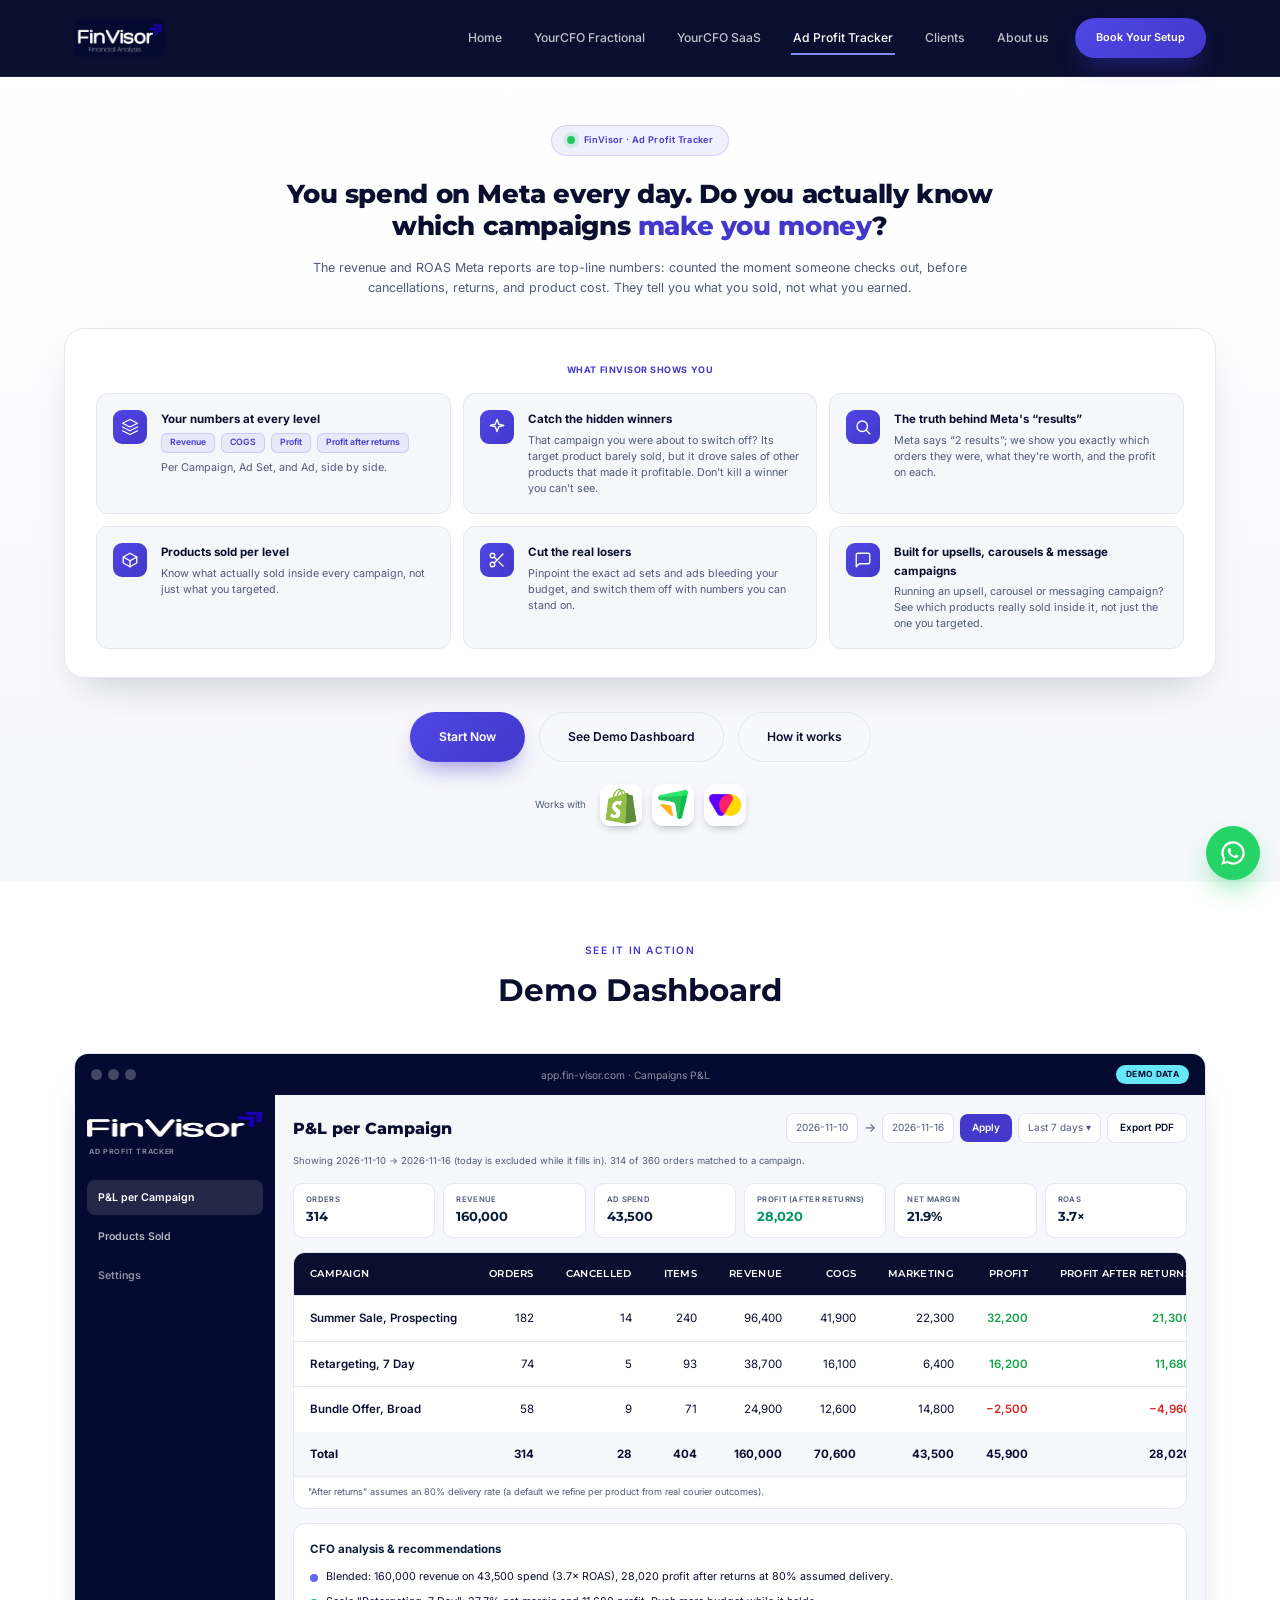
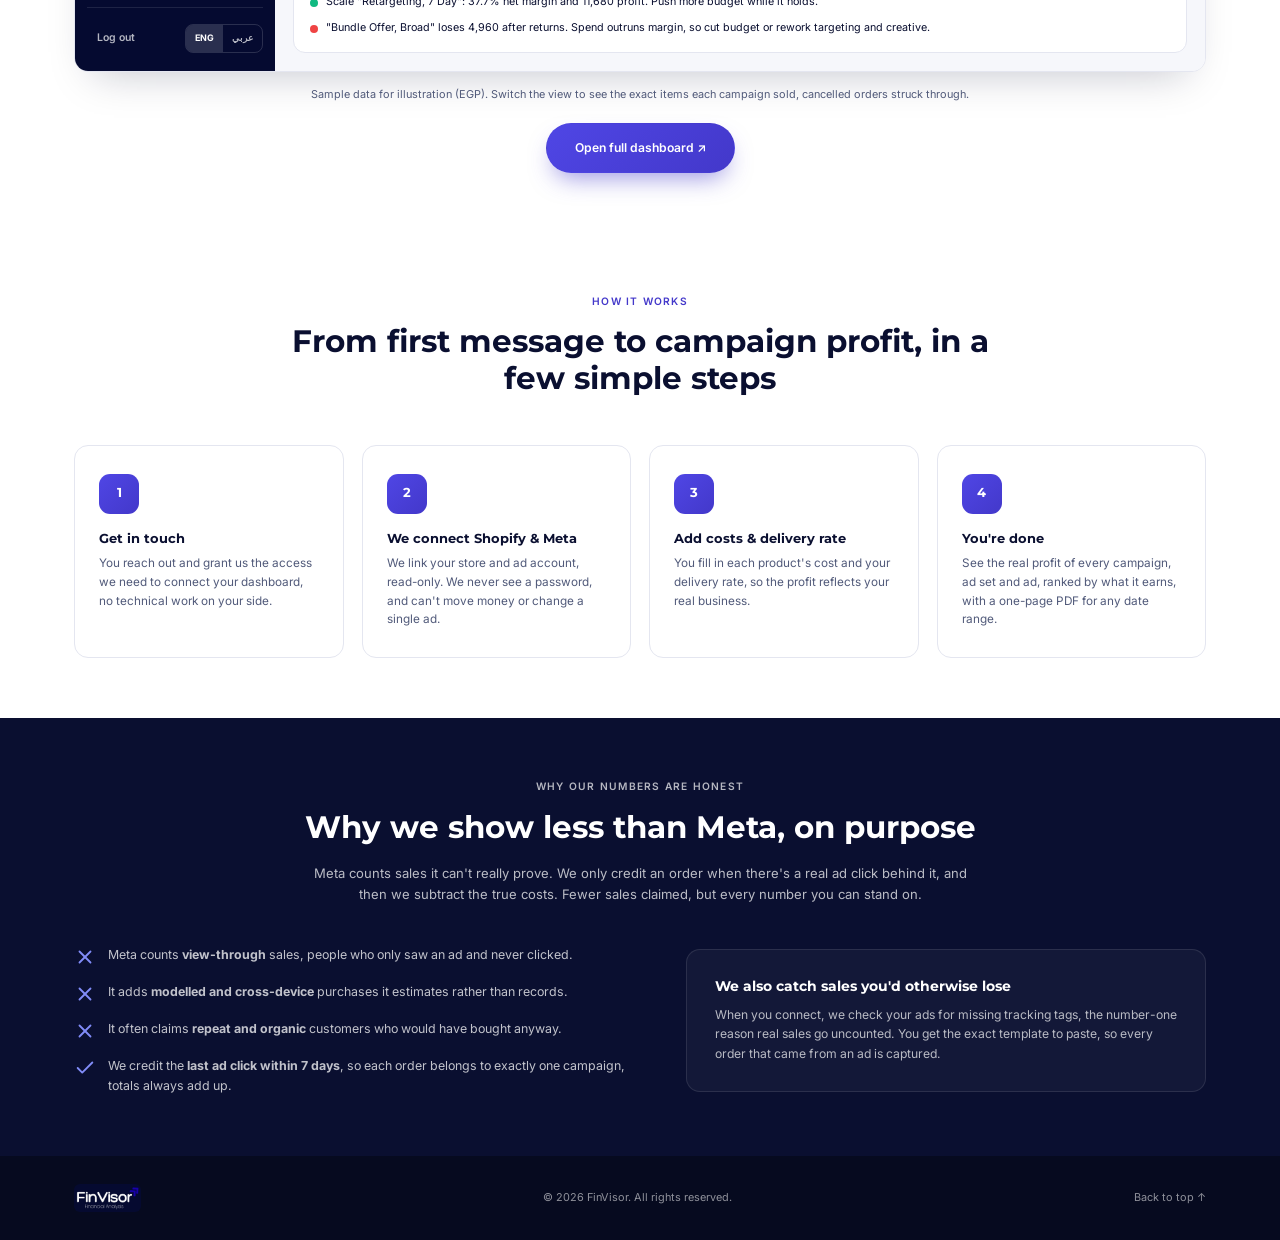
==== ad-profit-tracker.html @ 1f820571 "Point 'See Demo Dashboard' to full Ad Profit demo (new tab)" ====
<!DOCTYPE html>
<html lang="en">
<head>
<meta charset="UTF-8">
<meta name="viewport" content="width=device-width, initial-scale=1.0">
<meta name="facebook-domain-verification" content="468x91xjyrl4etkbvhcsgvmhu1o7n9">
<title>Ad Profit Tracker | FinVisor, Real Profit per Meta Campaign</title>
<meta name="description" content="FinVisor Ad Profit Tracker connects your Shopify, EasyOrders or Vondera store with your Meta ads and shows the real profit of every campaign, after product cost, cancelled orders and expected returns. Not platform ROAS.">
<link rel="canonical" href="https://www.fin-visor.com/ad-profit-tracker.html">
<meta name="theme-color" content="#0a0f30">
<link rel="icon" type="image/jpeg" href="assets/img/favicon.jpeg">

<!-- Open Graph / social preview -->
<meta property="og:type" content="website">
<meta property="og:site_name" content="FinVisor">
<meta property="og:url" content="https://www.fin-visor.com/ad-profit-tracker.html">
<meta property="og:title" content="Ad Profit Tracker | FinVisor">
<meta property="og:description" content="See the real profit of every Meta campaign, after product cost, cancelled orders and expected returns. Works with Shopify, EasyOrders & Vondera.">
<meta property="og:image" content="https://www.fin-visor.com/assets/img/hero-bg.jpg">
<meta property="og:locale" content="en_US">
<meta name="twitter:card" content="summary_large_image">
<meta name="twitter:title" content="Ad Profit Tracker | FinVisor">
<meta name="twitter:description" content="See the real profit of every Meta campaign. Works with Shopify, EasyOrders & Vondera.">
<meta name="twitter:image" content="https://www.fin-visor.com/assets/img/hero-bg.jpg">

<link rel="preconnect" href="https://fonts.googleapis.com">
<link rel="preconnect" href="https://fonts.gstatic.com" crossorigin>
<link href="https://fonts.googleapis.com/css2?family=Inter:wght@400;500;600&family=Montserrat:wght@600;700;800&display=swap" rel="stylesheet">
<link rel="stylesheet" href="assets/css/styles.css">
<script src="assets/js/auth-modal.js" defer></script>

<script type="application/ld+json">
{
  "@context": "https://schema.org",
  "@type": "SoftwareApplication",
  "name": "FinVisor Ad Profit Tracker",
  "applicationCategory": "BusinessApplication",
  "operatingSystem": "Web",
  "url": "https://www.fin-visor.com/ad-profit-tracker.html",
  "description": "Connects a Shopify, EasyOrders or Vondera store with Meta ads and reports the real profit of every ad campaign after product cost, cancelled orders and expected returns.",
  "offers": { "@type": "Offer", "price": "0", "priceCurrency": "USD", "description": "First 30 orders free, then a monthly plan priced by order volume." },
  "provider": { "@type": "Organization", "name": "FinVisor", "url": "https://www.fin-visor.com/" }
}
</script>

<!-- Meta Pixel Code -->
<script>
!function(f,b,e,v,n,t,s)
{if(f.fbq)return;n=f.fbq=function(){n.callMethod?
n.callMethod.apply(n,arguments):n.queue.push(arguments)};
if(!f._fbq)f._fbq=n;n.push=n;n.loaded=!0;n.version='2.0';
n.queue=[];t=b.createElement(e);t.async=!0;
t.src=v;s=b.getElementsByTagName(e)[0];
s.parentNode.insertBefore(t,s)}(window, document,'script',
'https://connect.facebook.net/en_US/fbevents.js');
fbq('init', '890487917437592');
fbq('track', 'PageView');
</script>
<noscript><img height="1" width="1" style="display:none"
src="https://www.facebook.com/tr?id=890487917437592&ev=PageView&noscript=1"
/></noscript>
<!-- End Meta Pixel Code -->

<!-- Page-specific components. All colours reuse the shared tokens in styles.css so this page
     stays on-brand; nothing here overrides the global stylesheet. -->
<style>
  .apt-hero {
    position: relative;
    background: linear-gradient(180deg, #ffffff 0%, var(--light-bg) 100%);
    color: var(--ink);
    overflow: hidden;
    padding: 48px 0 56px;
  }
  .apt-hero .container { position: relative; max-width: 1200px; }

  /* Centered first section: pitch, then the points, then the CTAs */
  .apt-hero-center { max-width: 1200px; margin: 0 auto; text-align: center; }
  .apt-badge {
    display: inline-flex; align-items: center; gap: 9px;
    font-size: 0.72rem; font-weight: 600; letter-spacing: 0.04em;
    color: var(--indigo-600);
    background: rgba(79, 70, 229, 0.08);
    border: 1px solid rgba(79, 70, 229, 0.18);
    padding: 7px 15px; border-radius: 999px; margin-bottom: 22px;
  }
  .apt-badge .dot { width: 8px; height: 8px; border-radius: 50%; background: var(--green-400); box-shadow: 0 0 0 4px rgba(34,197,94,0.15); }
  .apt-hero h1 {
    color: var(--ink);
    font-size: clamp(1.4rem, 2.7vw, 2rem);
    font-weight: 800; letter-spacing: -0.015em; line-height: 1.25;
    max-width: 780px; margin: 0 auto 16px;
  }
  .apt-hero h1 .accent { color: var(--indigo-600); }
  .apt-lead { font-size: 0.98rem; color: var(--ink-soft); max-width: 680px; margin: 0 auto 30px; }
  .apt-hero-actions { display: flex; gap: 14px; flex-wrap: wrap; align-items: center; justify-content: center; margin-top: 34px; }
  .apt-hero-note { margin-top: 18px; font-size: 0.84rem; color: var(--ink-soft); }
  .apt-platforms {
    display: flex; gap: 10px; flex-wrap: wrap; margin-top: 22px;
    align-items: center; justify-content: center;
  }
  .apt-platforms .lbl { font-size: 0.78rem; color: var(--ink-soft); margin-right: 4px; }
  .apt-chip {
    display: inline-flex; align-items: center; gap: 8px;
    font-size: 0.85rem; font-weight: 600; color: var(--ink);
    background: #fff;
    border: 1px solid var(--border);
    padding: 8px 14px; border-radius: 10px;
  }
  .apt-chip .tick { color: var(--green-400); }
  /* Platform logo tiles, matched to the home page */
  .pp-logo { width: 42px; height: 42px; border-radius: 11px; background: #fff; box-shadow: 0 4px 10px -4px rgba(10,15,48,0.4); display: inline-flex; align-items: center; justify-content: center; overflow: hidden; }
  .pp-logo img { width: 100%; height: 100%; object-fit: contain; padding: 7px; }
  .pp-logo.is-shopify img { padding: 0; object-fit: cover; transform: scale(1.7) translateY(10%); }
  .pp-logo.is-easyorders img { padding: 6px; }
  .pp-logo.is-vondera img { padding: 1px; transform: scale(1.18); }

  /* Right column: what you actually see */
  .apt-why {
    background: #fff;
    border: 1px solid var(--border);
    border-radius: 20px;
    box-shadow: var(--shadow);
    padding: 30px clamp(20px, 2.4vw, 32px) 28px;
  }
  .apt-why .card-eyebrow {
    display: inline-block; font-size: 0.7rem; font-weight: 700; letter-spacing: 0.06em;
    text-transform: uppercase; color: var(--indigo-600); margin-bottom: 16px; text-align: center;
  }
  .apt-need-list { display: grid; grid-template-columns: repeat(3, 1fr); gap: 12px; }
  .apt-need {
    display: flex; gap: 14px; align-items: flex-start; text-align: left;
    background: var(--light-bg); border: 1px solid var(--border);
    border-radius: 12px; padding: 16px;
  }
  .apt-need .n-icon {
    flex-shrink: 0; width: 34px; height: 34px; border-radius: 9px;
    background: linear-gradient(135deg, var(--indigo-500), var(--indigo-600)); color: #fff;
    display: flex; align-items: center; justify-content: center;
  }
  .apt-need .n-icon svg { width: 18px; height: 18px; }
  .apt-need-body { min-width: 0; }
  .apt-need-body strong { color: var(--ink); font-weight: 700; display: block; margin-bottom: 4px; font-size: 0.9rem; }
  .apt-need-body p { color: var(--ink-soft); font-size: 0.84rem; line-height: 1.5; }
  .apt-metrics { display: flex; flex-wrap: wrap; gap: 6px; margin: 2px 0 7px; }
  .apt-metrics span { font-size: 0.68rem; font-weight: 600; color: var(--indigo-600); background: rgba(79,70,229,0.08); border: 1px solid rgba(79,70,229,0.18); border-radius: 6px; padding: 2px 8px; }

  /* P&L sample table */
  .pnl-wrap { overflow-x: auto; border-radius: var(--radius); border: 1px solid var(--border); box-shadow: var(--shadow); background: #fff; margin-top: 40px; }
  table.pnl { width: 100%; border-collapse: collapse; min-width: 760px; font-size: 0.9rem; }
  table.pnl th, table.pnl td { padding: 13px 16px; text-align: right; white-space: nowrap; border-bottom: 1px solid var(--border); }
  table.pnl th:first-child, table.pnl td:first-child { text-align: left; }
  table.pnl thead th { background: var(--navy-900); color: #fff; font-family: var(--font-head); font-weight: 600; font-size: 0.78rem; letter-spacing: 0.03em; text-transform: uppercase; }
  table.pnl tbody tr:last-child td { border-bottom: none; }
  table.pnl tbody tr.total td { font-weight: 700; background: var(--light-bg); color: var(--ink); }
  table.pnl .pos { color: #16a34a; font-weight: 600; }
  table.pnl .neg { color: #dc2626; font-weight: 600; }
  table.pnl .camp { font-weight: 600; color: var(--ink); }
  .pnl-caption { margin-top: 14px; font-size: 0.85rem; color: var(--ink-soft); text-align: center; }

  /* Benefits */
  .benefits-grid { display: grid; grid-template-columns: repeat(3, 1fr); gap: 22px; margin-top: 48px; }
  .benefit-card { background: #fff; border: 1px solid var(--border); border-radius: var(--radius); padding: 28px 24px; }
  .benefit-icon { width: 46px; height: 46px; border-radius: 12px; background: linear-gradient(135deg, var(--indigo-500), var(--indigo-600)); color: #fff; display: flex; align-items: center; justify-content: center; margin-bottom: 16px; }
  .benefit-icon svg { width: 24px; height: 24px; }
  .benefit-card h3 { font-size: 1.05rem; margin-bottom: 8px; }
  .benefit-card p { color: var(--ink-soft); font-size: 0.92rem; }

  /* Demo dashboard window (mirrors the real app) */
  .apt-demo { max-width: 1180px; margin: 44px auto 0; border-radius: 14px; overflow: hidden; border: 1px solid var(--border); box-shadow: var(--shadow); background: #fff; }
  .apt-demo-chrome { display: flex; align-items: center; gap: 12px; padding: 11px 16px; background: #050a30; }
  .apt-dots { display: inline-flex; gap: 6px; }
  .apt-dots i { width: 11px; height: 11px; border-radius: 50%; background: rgba(255,255,255,0.25); }
  .apt-demo-url { flex: 1; text-align: center; font-size: 0.8rem; color: rgba(255,255,255,0.55); }
  .apt-demo-badge { font-size: 0.66rem; font-weight: 700; letter-spacing: 0.04em; text-transform: uppercase; color: #050a30; background: #67e8f9; border-radius: 999px; padding: 3px 10px; }

  .apt-demo-body { display: flex; align-items: stretch; }
  .apt-demo-side { flex: 0 0 200px; background: #050a30; padding: 16px 12px; display: flex; flex-direction: column; }
  .apt-logo { height: 26px; width: auto; display: block; }
  .apt-tagline { margin: 9px 2px 0; font-weight: 700; font-size: 0.56rem; letter-spacing: 0.09em; text-transform: uppercase; color: rgba(255,255,255,0.5); }
  .apt-side-nav { display: flex; flex-direction: column; gap: 4px; margin-top: 22px; }
  .apt-nav { text-align: start; border: none; background: transparent; font: inherit; font-weight: 600; font-size: 0.83rem; color: rgba(255,255,255,0.7); padding: 9px 11px; border-radius: 8px; cursor: pointer; }
  .apt-nav:hover { color: #fff; background: rgba(255,255,255,0.06); }
  .apt-nav.is-active { color: #fff; background: rgba(255,255,255,0.12); }
  .apt-nav-static, .apt-nav-static:hover { cursor: default; background: transparent; color: rgba(255,255,255,0.55); }
  .apt-side-foot { margin-top: auto; padding-top: 14px; border-top: 1px solid rgba(255,255,255,0.1); display: flex; align-items: center; gap: 8px; }
  .apt-logout { flex: 1; font-size: 0.82rem; font-weight: 600; color: rgba(255,255,255,0.7); padding: 8px 10px; border-radius: 8px; cursor: pointer; }
  .apt-logout:hover { background: rgba(255,255,255,0.06); color: #fff; }
  .apt-lang { display: flex; overflow: hidden; border-radius: 8px; border: 1px solid rgba(255,255,255,0.15); }
  .apt-lang-btn { border: none; background: transparent; font: inherit; font-size: 0.7rem; font-weight: 700; color: rgba(255,255,255,0.7); padding: 6px 9px; cursor: pointer; }
  .apt-lang-btn.is-active { background: rgba(255,255,255,0.15); color: #fff; }

  .apt-demo-main { flex: 1; min-width: 0; padding: 18px; background: var(--light-bg); }
  .apt-head { display: flex; flex-wrap: wrap; align-items: center; justify-content: space-between; gap: 10px; }
  .apt-title { font-family: var(--font-head); font-weight: 800; font-size: 1.25rem; color: var(--ink); }
  .apt-controls { display: flex; flex-wrap: wrap; align-items: center; gap: 6px; }
  .apt-ctrl { font-size: 0.78rem; color: var(--ink-soft); background: #fff; border: 1px solid var(--border); border-radius: 8px; padding: 6px 9px; }
  .apt-arrow { color: var(--ink-soft); }
  .apt-btn-apply { font-size: 0.78rem; font-weight: 600; color: #fff; background: var(--indigo-600); border-radius: 8px; padding: 6px 12px; }
  .apt-btn-export { font-size: 0.78rem; font-weight: 600; color: var(--ink); background: #fff; border: 1px solid var(--border); border-radius: 8px; padding: 6px 12px; }
  .apt-attr { margin: 10px 0 14px; font-size: 0.74rem; color: var(--ink-soft); }
  .apt-kpis { display: grid; grid-template-columns: repeat(6, 1fr); gap: 8px; margin-bottom: 14px; }
  .apt-kpi { background: #fff; border: 1px solid var(--border); border-radius: 10px; padding: 10px 12px; }
  .apt-kpi span { display: block; font-size: 0.6rem; font-weight: 600; text-transform: uppercase; letter-spacing: 0.04em; color: var(--ink-soft); }
  .apt-kpi b { font-family: var(--font-head); font-size: 1.05rem; color: #0b1e3c; }
  .apt-kpi b.pos { color: #059669; }
  .apt-panel { display: none; }
  .apt-panel.is-active { display: block; }
  .apt-demo-main .apt-panel { background: #fff; border: 1px solid var(--border); border-radius: 12px; overflow: hidden; }
  .apt-demo .pnl-scroll { overflow-x: auto; }
  .apt-demo table.pnl { box-shadow: none; border: none; }
  .apt-note { padding: 8px 14px; border-top: 1px solid var(--border); font-size: 0.72rem; color: var(--ink-soft); }
  .apt-recs { margin-top: 14px; background: #fff; border: 1px solid var(--border); border-radius: 12px; padding: 16px; }
  .apt-recs-h { font-weight: 700; font-size: 0.9rem; color: #0b1e3c; margin-bottom: 10px; }
  .apt-recs ul { display: grid; gap: 8px; }
  .apt-recs li { display: flex; gap: 8px; align-items: flex-start; font-size: 0.84rem; color: var(--ink); }
  .apt-recs .dot { flex-shrink: 0; width: 8px; height: 8px; border-radius: 50%; margin-top: 6px; }
  .apt-recs .dot.i { background: #6366f1; }
  .apt-recs .dot.g { background: #10b981; }
  .apt-recs .dot.b { background: #ef4444; }
  .products-sold { padding: 16px; display: grid; gap: 14px; }
  .ps-camp { border: 1px solid var(--border); border-radius: 12px; padding: 14px 16px; }
  .ps-camp h4 { font-size: 0.94rem; margin-bottom: 10px; color: var(--ink); }
  .ps-items { display: flex; flex-wrap: wrap; gap: 8px; }
  .ps-item { font-size: 0.83rem; background: var(--light-bg); border: 1px solid var(--border); border-radius: 8px; padding: 5px 11px; color: var(--ink); }
  .ps-item.cancelled { text-decoration: line-through; color: var(--ink-soft); }
  .ps-item .cancel-tag { font-size: 0.62rem; font-weight: 700; text-transform: uppercase; color: #dc2626; margin-inline-start: 6px; text-decoration: none; }
  .apt-demo-body[dir="rtl"] { direction: rtl; }
  @media (max-width: 760px) {
    .apt-demo-side { flex-basis: 158px; padding: 14px 10px; }
    .apt-kpis { grid-template-columns: repeat(3, 1fr); }
    .apt-controls { display: none; }
  }

  /* Steps */
  .steps-grid { display: grid; grid-template-columns: repeat(4, 1fr); gap: 18px; margin-top: 48px; counter-reset: step; }
  .step-card { background: #fff; border: 1px solid var(--border); border-radius: var(--radius); padding: 28px 24px; position: relative; }
  .step-card .step-n {
    width: 40px; height: 40px; border-radius: 11px;
    background: linear-gradient(135deg, var(--indigo-500), var(--indigo-600));
    color: #fff; font-family: var(--font-head); font-weight: 700;
    display: flex; align-items: center; justify-content: center; margin-bottom: 16px;
  }
  .step-card h3 { font-size: 1.05rem; margin-bottom: 8px; }
  .step-card p { color: var(--ink-soft); font-size: 0.92rem; }

  /* Why-different list */
  .why-grid { display: grid; grid-template-columns: 1.1fr 1fr; gap: 40px; align-items: center; margin-top: 40px; }
  .why-list { display: grid; gap: 14px; }
  .why-list li { display: flex; gap: 12px; align-items: flex-start; color: rgba(255,255,255,0.75); font-size: 0.97rem; }
  .why-list svg { flex-shrink: 0; width: 22px; height: 22px; color: var(--indigo-400); margin-top: 1px; }
  .why-card { background: rgba(255,255,255,0.04); border: 1px solid rgba(255,255,255,0.1); border-radius: var(--radius); padding: 28px; }
  .why-card h3 { color: #fff; font-size: 1.1rem; margin-bottom: 10px; }
  .why-card p { color: rgba(255,255,255,0.7); font-size: 0.95rem; }

  /* Trust / security */
  .trust-grid { display: grid; grid-template-columns: repeat(3, 1fr); gap: 24px; margin-top: 44px; }
  .trust-card { background: #fff; border: 1px solid var(--border); border-radius: var(--radius); padding: 28px 24px; }
  .trust-icon { width: 46px; height: 46px; border-radius: 12px; background: var(--light-bg); color: var(--indigo-600); display: flex; align-items: center; justify-content: center; margin-bottom: 16px; }
  .trust-icon svg { width: 24px; height: 24px; }
  .trust-card h3 { font-size: 1.02rem; margin-bottom: 8px; }
  .trust-card p { color: var(--ink-soft); font-size: 0.92rem; }

  /* Pricing */
  .price-card { max-width: 540px; margin: 44px auto 0; background: #fff; border: 1px solid var(--border); border-radius: 18px; padding: 40px 36px; text-align: center; box-shadow: var(--shadow); }
  .price-free { font-family: var(--font-head); font-weight: 800; font-size: clamp(1.8rem, 4vw, 2.4rem); color: var(--ink); margin-bottom: 6px; }
  .price-free span { color: var(--indigo-600); }
  .price-sub { color: var(--ink-soft); margin-bottom: 24px; }
  .price-points { display: grid; gap: 12px; text-align: left; margin: 0 auto 28px; max-width: 400px; }
  .price-points li { display: flex; gap: 10px; align-items: flex-start; color: var(--ink); font-size: 0.95rem; }
  .price-points svg { flex-shrink: 0; width: 20px; height: 20px; color: var(--green-400); margin-top: 2px; }

  /* CTA band */
  .cta-band { background: linear-gradient(135deg, var(--indigo-600), var(--navy-900)); color: #fff; }
  .cta-band .container { text-align: center; }
  .cta-band h2 { color: #fff; font-size: clamp(1.6rem, 3vw, 2.2rem); margin-bottom: 14px; }
  .cta-band p { color: rgba(255,255,255,0.8); max-width: 540px; margin: 0 auto 28px; }
  .cta-band-actions { display: flex; gap: 14px; justify-content: center; flex-wrap: wrap; }
  .btn-ghost-light { background: rgba(255,255,255,0.1); border-color: rgba(255,255,255,0.25); color: #fff; }
  .btn-ghost-light:hover { background: rgba(255,255,255,0.18); }

  @media (max-width: 820px) {
    .apt-need-list { grid-template-columns: repeat(2, 1fr); }
  }
  @media (max-width: 540px) {
    .apt-need-list { grid-template-columns: 1fr; }
  }
  @media (max-width: 860px) {
    .steps-grid { grid-template-columns: repeat(2, 1fr); }
    .why-grid { grid-template-columns: 1fr; gap: 28px; }
    .trust-grid { grid-template-columns: 1fr; }
  }
  @media (max-width: 600px) {
    .steps-grid { grid-template-columns: 1fr; }
    .apt-hero { padding: 40px 0 48px; }
  }
</style>

<script>document.documentElement.classList.add('js');</script>
</head>
<body>

<a class="skip-link" href="#main">Skip to content</a>

<header class="site-header" id="top">
  <div class="container header-inner">
    <a href="index.html" class="logo">
      <img src="assets/img/logo.jpg" alt="FinVisor - Financial Analysis">
    </a>

    <nav class="nav" id="nav">
      <ul class="nav-list">
        <li><a href="index.html" class="nav-link">Home</a></li>
        <li><a href="finance-department.html" class="nav-link">YourCFO Fractional</a></li>
        <li><a href="yourcfo.html" class="nav-link">YourCFO SaaS</a></li>
        <li><a href="ad-profit-tracker.html" class="nav-link is-active">Ad Profit Tracker</a></li>
        <li><a href="index.html#clients" class="nav-link">Clients</a></li>
        <li><a href="index.html#about" class="nav-link">About us</a></li>      </ul>
    </nav>

    <a href="index.html#contact" class="btn btn-accent btn-sm header-cta">Book Your Setup</a>

    <button class="nav-toggle" id="navToggle" aria-label="Toggle menu" aria-expanded="false" aria-controls="nav">
      <span></span><span></span><span></span>
    </button>
  </div>
</header>

<main id="main">

  <!-- HERO -->
  <section class="apt-hero">
    <div class="container">
      <div class="apt-hero-center">

        <!-- Pitch -->
        <p class="apt-badge"><span class="dot" aria-hidden="true"></span>FinVisor &middot; Ad Profit Tracker</p>
        <h1>You spend on Meta every day. Do you actually know which campaigns <span class="accent">make you money</span>?</h1>
        <p class="apt-lead">The revenue and ROAS Meta reports are top-line numbers: counted the moment someone checks out, before cancellations, returns, and product cost. They tell you what you sold, not what you earned.</p>

        <!-- What FinVisor shows you -->
        <div class="apt-why">
          <span class="card-eyebrow">What FinVisor shows you</span>
          <div class="apt-need-list">

            <div class="apt-need">
              <span class="n-icon" aria-hidden="true"><svg viewBox="0 0 24 24" fill="none" stroke="currentColor" stroke-width="1.8" stroke-linecap="round" stroke-linejoin="round"><path d="M12 2 2 7l10 5 10-5-10-5z"/><path d="M2 17l10 5 10-5"/><path d="M2 12l10 5 10-5"/></svg></span>
              <div class="apt-need-body">
                <strong>Your numbers at every level</strong>
                <div class="apt-metrics"><span>Revenue</span><span>COGS</span><span>Profit</span><span>Profit after returns</span></div>
                <p>Per Campaign, Ad Set, and Ad, side by side.</p>
              </div>
            </div>

            <div class="apt-need">
              <span class="n-icon" aria-hidden="true"><svg viewBox="0 0 24 24" fill="none" stroke="currentColor" stroke-width="1.8" stroke-linecap="round" stroke-linejoin="round"><path d="M12 2l2.4 6.3L21 10l-6.6 1.7L12 18l-2.4-6.3L3 10l6.6-1.7z"/></svg></span>
              <div class="apt-need-body">
                <strong>Catch the hidden winners</strong>
                <p>That campaign you were about to switch off? Its target product barely sold, but it drove sales of other products that made it profitable. Don't kill a winner you can't see.</p>
              </div>
            </div>

            <div class="apt-need">
              <span class="n-icon" aria-hidden="true"><svg viewBox="0 0 24 24" fill="none" stroke="currentColor" stroke-width="1.8" stroke-linecap="round" stroke-linejoin="round"><circle cx="11" cy="11" r="7"/><path d="m21 21-4.3-4.3"/></svg></span>
              <div class="apt-need-body">
                <strong>The truth behind Meta's &ldquo;results&rdquo;</strong>
                <p>Meta says &ldquo;2 results&rdquo;; we show you exactly which orders they were, what they're worth, and the profit on each.</p>
              </div>
            </div>

            <div class="apt-need">
              <span class="n-icon" aria-hidden="true"><svg viewBox="0 0 24 24" fill="none" stroke="currentColor" stroke-width="1.8" stroke-linecap="round" stroke-linejoin="round"><path d="M21 8 12 3 3 8v8l9 5 9-5z"/><path d="M3 8l9 5 9-5"/><path d="M12 13v8"/></svg></span>
              <div class="apt-need-body">
                <strong>Products sold per level</strong>
                <p>Know what actually sold inside every campaign, not just what you targeted.</p>
              </div>
            </div>

            <div class="apt-need">
              <span class="n-icon" aria-hidden="true"><svg viewBox="0 0 24 24" fill="none" stroke="currentColor" stroke-width="1.8" stroke-linecap="round" stroke-linejoin="round"><circle cx="6" cy="6" r="3"/><circle cx="6" cy="18" r="3"/><path d="M20 4 8.12 15.88"/><path d="M14.47 14.48 20 20"/><path d="M8.12 8.12 12 12"/></svg></span>
              <div class="apt-need-body">
                <strong>Cut the real losers</strong>
                <p>Pinpoint the exact ad sets and ads bleeding your budget, and switch them off with numbers you can stand on.</p>
              </div>
            </div>

            <div class="apt-need">
              <span class="n-icon" aria-hidden="true"><svg viewBox="0 0 24 24" fill="none" stroke="currentColor" stroke-width="1.8" stroke-linecap="round" stroke-linejoin="round"><path d="M21 15a2 2 0 0 1-2 2H7l-4 4V5a2 2 0 0 1 2-2h14a2 2 0 0 1 2 2z"/></svg></span>
              <div class="apt-need-body">
                <strong>Built for upsells, carousels &amp; message campaigns</strong>
                <p>Running an upsell, carousel or messaging campaign? See which products really sold inside it, not just the one you targeted.</p>
              </div>
            </div>

          </div>
        </div>

        <!-- CTAs -->
        <div class="apt-hero-actions">
          <a href="https://app.fin-visor.com/get-started" class="btn btn-accent" data-auth-open="signup">Start Now</a>
          <a href="demo-ad-profit.html" target="_blank" rel="noopener" class="btn btn-outline">See Demo Dashboard</a>
          <a href="#how" class="btn btn-outline">How it works</a>
        </div>
        <div class="apt-platforms">
          <span class="lbl">Works with</span>
          <span class="pp-logo is-shopify" title="Shopify"><img src="assets/img/platforms/shopify.webp" alt="Shopify" loading="lazy"></span>
          <span class="pp-logo is-easyorders" title="EasyOrders"><img src="assets/img/platforms/easyorders.png" alt="EasyOrders" loading="lazy"></span>
          <span class="pp-logo is-vondera" title="Vondera"><img src="assets/img/platforms/vondera.png" alt="Vondera" loading="lazy"></span>
        </div>

      </div>
    </div>
  </section>

  <!-- DEMO -->
  <section class="section" id="demo">
    <div class="container">
      <p class="eyebrow eyebrow-center">See it in action</p>
      <h2 class="section-title" style="text-align:center;margin-inline:auto;">Demo Dashboard</h2>

      <div class="apt-demo">
        <div class="apt-demo-chrome">
          <span class="apt-dots" aria-hidden="true"><i></i><i></i><i></i></span>
          <span class="apt-demo-url">app.fin-visor.com &middot; Campaigns P&amp;L</span>
          <span class="apt-demo-badge">Demo data</span>
        </div>
        <div class="apt-demo-body" dir="ltr">
          <aside class="apt-demo-side">
            <img class="apt-logo" src="assets/img/logo.png" alt="FinVisor">
            <p class="apt-tagline" data-en="Ad Profit Tracker" data-ar="متتبع أرباح الإعلانات">Ad Profit Tracker</p>
            <nav class="apt-side-nav" role="tablist">
              <button type="button" class="apt-tab apt-nav is-active" data-panel="pnl" data-en="P&amp;L per Campaign" data-ar="الربح والخسارة لكل حملة">P&amp;L per Campaign</button>
              <button type="button" class="apt-tab apt-nav" data-panel="products" data-en="Products Sold" data-ar="المنتجات المباعة">Products Sold</button>
              <span class="apt-nav apt-nav-static" data-en="Settings" data-ar="الإعدادات">Settings</span>
            </nav>
            <div class="apt-side-foot">
              <span class="apt-logout" data-en="Log out" data-ar="تسجيل الخروج">Log out</span>
              <div class="apt-lang">
                <button type="button" class="apt-lang-btn is-active" data-lang="en">ENG</button>
                <button type="button" class="apt-lang-btn" data-lang="ar">عربي</button>
              </div>
            </div>
          </aside>
          <div class="apt-demo-main">
            <div class="apt-head">
              <h3 class="apt-title" data-en="P&amp;L per Campaign" data-ar="الربح والخسارة لكل حملة">P&amp;L per Campaign</h3>
              <div class="apt-controls">
                <span class="apt-ctrl">2026-11-10</span>
                <span class="apt-arrow">&rarr;</span>
                <span class="apt-ctrl">2026-11-16</span>
                <span class="apt-btn-apply" data-en="Apply" data-ar="تطبيق">Apply</span>
                <span class="apt-ctrl" data-en="Last 7 days &#9662;" data-ar="آخر 7 أيام &#9662;">Last 7 days &#9662;</span>
                <span class="apt-btn-export" data-en="Export PDF" data-ar="تصدير PDF">Export PDF</span>
              </div>
            </div>
            <p class="apt-attr" data-en="Showing 2026-11-10 &rarr; 2026-11-16 (today is excluded while it fills in). 314 of 360 orders matched to a campaign." data-ar="عرض 2026-11-10 &rarr; 2026-11-16 (يُستثنى اليوم الحالي). 314 من 360 طلب مرتبط بحملة.">Showing 2026-11-10 &rarr; 2026-11-16 (today is excluded while it fills in). 314 of 360 orders matched to a campaign.</p>

            <div class="apt-kpis apt-pnl-only">
              <div class="apt-kpi"><span data-en="Orders" data-ar="الطلبات">Orders</span><b>314</b></div>
              <div class="apt-kpi"><span data-en="Revenue" data-ar="الإيرادات">Revenue</span><b>160,000</b></div>
              <div class="apt-kpi"><span data-en="Ad Spend" data-ar="الإنفاق الإعلاني">Ad Spend</span><b>43,500</b></div>
              <div class="apt-kpi"><span data-en="Profit (after returns)" data-ar="الربح (بعد المرتجعات)">Profit (after returns)</span><b class="pos">28,020</b></div>
              <div class="apt-kpi"><span data-en="Net Margin" data-ar="صافي الهامش">Net Margin</span><b>21.9%</b></div>
              <div class="apt-kpi"><span data-en="ROAS" data-ar="العائد على الإنفاق">ROAS</span><b>3.7&times;</b></div>
            </div>

            <div class="apt-panel is-active" id="panel-pnl">
              <div class="pnl-scroll">
                <table class="pnl">
                  <thead>
                    <tr>
                      <th data-en="Campaign" data-ar="الحملة">Campaign</th>
                      <th data-en="Orders" data-ar="الطلبات">Orders</th>
                      <th data-en="Cancelled" data-ar="ملغاة">Cancelled</th>
                      <th data-en="Items" data-ar="القطع">Items</th>
                      <th data-en="Revenue" data-ar="الإيرادات">Revenue</th>
                      <th data-en="COGS" data-ar="تكلفة البضاعة">COGS</th>
                      <th data-en="Marketing" data-ar="التسويق">Marketing</th>
                      <th data-en="Profit" data-ar="الربح">Profit</th>
                      <th data-en="Profit After Returns" data-ar="الربح بعد المرتجعات">Profit After Returns</th>
                      <th data-en="Net Margin %" data-ar="صافي الهامش %">Net Margin %</th>
                    </tr>
                  </thead>
                  <tbody>
                    <tr>
                      <td class="camp">Summer Sale, Prospecting</td>
                      <td>182</td><td>14</td><td>240</td>
                      <td>96,400</td><td>41,900</td><td>22,300</td>
                      <td class="pos">32,200</td><td class="pos">21,300</td><td class="pos">27.6%</td>
                    </tr>
                    <tr>
                      <td class="camp">Retargeting, 7 Day</td>
                      <td>74</td><td>5</td><td>93</td>
                      <td>38,700</td><td>16,100</td><td>6,400</td>
                      <td class="pos">16,200</td><td class="pos">11,680</td><td class="pos">37.7%</td>
                    </tr>
                    <tr>
                      <td class="camp">Bundle Offer, Broad</td>
                      <td>58</td><td>9</td><td>71</td>
                      <td>24,900</td><td>12,600</td><td>14,800</td>
                      <td class="neg">&minus;2,500</td><td class="neg">&minus;4,960</td><td class="neg">&minus;24.9%</td>
                    </tr>
                  </tbody>
                  <tbody>
                    <tr class="total">
                      <td data-en="Total" data-ar="الإجمالي">Total</td>
                      <td>314</td><td>28</td><td>404</td>
                      <td>160,000</td><td>70,600</td><td>43,500</td>
                      <td>45,900</td><td>28,020</td><td>21.9%</td>
                    </tr>
                  </tbody>
                </table>
              </div>
              <p class="apt-note" data-en="&quot;After returns&quot; assumes an 80% delivery rate (a default we refine per product from real courier outcomes)." data-ar="&quot;بعد المرتجعات&quot; يفترض معدل تسليم 80% (قيمة افتراضية نحسّنها لكل منتج من نتائج الشحن الفعلية).">&quot;After returns&quot; assumes an 80% delivery rate (a default we refine per product from real courier outcomes).</p>
            </div>

            <div class="apt-panel" id="panel-products">
              <div class="products-sold">
                <div class="ps-camp">
                  <h4>Summer Sale, Prospecting</h4>
                  <div class="ps-items">
                    <span class="ps-item">120 &times; Body Scrub</span>
                    <span class="ps-item">78 &times; Shower Gel</span>
                    <span class="ps-item">42 &times; Gift Set</span>
                    <span class="ps-item cancelled">14 &times; Body Scrub<span class="cancel-tag" data-en="Cancelled" data-ar="ملغاة">Cancelled</span></span>
                  </div>
                </div>
                <div class="ps-camp">
                  <h4>Retargeting, 7 Day</h4>
                  <div class="ps-items">
                    <span class="ps-item">51 &times; Body Oil</span>
                    <span class="ps-item">30 &times; Lip Balm</span>
                    <span class="ps-item cancelled">5 &times; Body Oil<span class="cancel-tag" data-en="Cancelled" data-ar="ملغاة">Cancelled</span></span>
                  </div>
                </div>
                <div class="ps-camp">
                  <h4>Bundle Offer, Broad</h4>
                  <div class="ps-items">
                    <span class="ps-item">40 &times; Starter Bundle</span>
                    <span class="ps-item">31 &times; Foam Cleaner</span>
                    <span class="ps-item cancelled">9 &times; Starter Bundle<span class="cancel-tag" data-en="Cancelled" data-ar="ملغاة">Cancelled</span></span>
                  </div>
                </div>
              </div>
            </div>

            <div class="apt-recs apt-pnl-only" id="panel-recs">
              <p class="apt-recs-h" data-en="CFO analysis &amp; recommendations" data-ar="تحليل وتوصيات المدير المالي">CFO analysis &amp; recommendations</p>
              <ul>
                <li><span class="dot i"></span><span data-en="Blended: 160,000 revenue on 43,500 spend (3.7&times; ROAS), 28,020 profit after returns at 80% assumed delivery." data-ar="إجمالي: 160,000 إيرادات مقابل 43,500 إنفاق (عائد 3.7&times;)، 28,020 ربح بعد المرتجعات بمعدل تسليم 80%.">Blended: 160,000 revenue on 43,500 spend (3.7&times; ROAS), 28,020 profit after returns at 80% assumed delivery.</span></li>
                <li><span class="dot g"></span><span data-en="Scale &quot;Retargeting, 7 Day&quot;: 37.7% net margin and 11,680 profit. Push more budget while it holds." data-ar="وسّع &quot;Retargeting, 7 Day&quot;: صافي هامش 37.7% وربح 11,680. زِد الميزانية ما دام محافظًا على أدائه.">Scale &quot;Retargeting, 7 Day&quot;: 37.7% net margin and 11,680 profit. Push more budget while it holds.</span></li>
                <li><span class="dot b"></span><span data-en="&quot;Bundle Offer, Broad&quot; loses 4,960 after returns. Spend outruns margin, so cut budget or rework targeting and creative." data-ar="&quot;Bundle Offer, Broad&quot; يخسر 4,960 بعد المرتجعات. الإنفاق يفوق الهامش، فخفّض الميزانية أو عدّل الاستهداف والإعلان.">&quot;Bundle Offer, Broad&quot; loses 4,960 after returns. Spend outruns margin, so cut budget or rework targeting and creative.</span></li>
              </ul>
            </div>
          </div>
        </div>
      </div>
      <p class="pnl-caption">Sample data for illustration (EGP). Switch the view to see the exact items each campaign sold, cancelled orders struck through.</p>
      <div style="text-align:center;margin-top:20px;">
        <a href="demo-ad-profit.html" target="_blank" rel="noopener" class="btn btn-accent">Open full dashboard &#8599;</a>
      </div>
    </div>
  </section>

  <!-- HOW IT WORKS -->
  <section class="section" id="how">
    <div class="container">
      <p class="eyebrow eyebrow-center">How it works</p>
      <h2 class="section-title" style="text-align:center;margin-inline:auto;">From first message to campaign profit, in a few simple steps</h2>

      <div class="steps-grid">
        <div class="step-card">
          <div class="step-n">1</div>
          <h3>Get in touch</h3>
          <p>You reach out and grant us the access we need to connect your dashboard, no technical work on your side.</p>
        </div>
        <div class="step-card">
          <div class="step-n">2</div>
          <h3>We connect Shopify &amp; Meta</h3>
          <p>We link your store and ad account, read-only. We never see a password, and can't move money or change a single ad.</p>
        </div>
        <div class="step-card">
          <div class="step-n">3</div>
          <h3>Add costs &amp; delivery rate</h3>
          <p>You fill in each product's cost and your delivery rate, so the profit reflects your real business.</p>
        </div>
        <div class="step-card">
          <div class="step-n">4</div>
          <h3>You're done</h3>
          <p>See the real profit of every campaign, ad set and ad, ranked by what it earns, with a one-page PDF for any date range.</p>
        </div>
      </div>
    </div>
  </section>

  <!-- WHY OUR NUMBERS DIFFER -->
  <section class="section section-dark" id="why">
    <div class="container">
      <p class="eyebrow eyebrow-center eyebrow-light">Why our numbers are honest</p>
      <h2 class="section-title section-title-light" style="text-align:center;margin-inline:auto;">Why we show less than Meta, on purpose</h2>
      <p class="section-lead" style="text-align:center;max-width:680px;margin:0 auto;color:rgba(255,255,255,0.72);">Meta counts sales it can't really prove. We only credit an order when there's a real ad click behind it, and then we subtract the true costs. Fewer sales claimed, but every number you can stand on.</p>

      <div class="why-grid">
        <ul class="why-list">
          <li>
            <svg viewBox="0 0 24 24" fill="none" stroke="currentColor" stroke-width="2" stroke-linecap="round" stroke-linejoin="round"><path d="M18 6 6 18"/><path d="m6 6 12 12"/></svg>
            <span>Meta counts <strong>view-through</strong> sales, people who only saw an ad and never clicked.</span>
          </li>
          <li>
            <svg viewBox="0 0 24 24" fill="none" stroke="currentColor" stroke-width="2" stroke-linecap="round" stroke-linejoin="round"><path d="M18 6 6 18"/><path d="m6 6 12 12"/></svg>
            <span>It adds <strong>modelled and cross-device</strong> purchases it estimates rather than records.</span>
          </li>
          <li>
            <svg viewBox="0 0 24 24" fill="none" stroke="currentColor" stroke-width="2" stroke-linecap="round" stroke-linejoin="round"><path d="M18 6 6 18"/><path d="m6 6 12 12"/></svg>
            <span>It often claims <strong>repeat and organic</strong> customers who would have bought anyway.</span>
          </li>
          <li>
            <svg viewBox="0 0 24 24" fill="none" stroke="currentColor" stroke-width="2" stroke-linecap="round" stroke-linejoin="round"><path d="M20 6 9 17l-5-5"/></svg>
            <span>We credit the <strong>last ad click within 7 days</strong>, so each order belongs to exactly one campaign, totals always add up.</span>
          </li>
        </ul>
        <div class="why-card">
          <h3>We also catch sales you'd otherwise lose</h3>
          <p>When you connect, we check your ads for missing tracking tags, the number-one reason real sales go uncounted. You get the exact template to paste, so every order that came from an ad is captured.</p>
        </div>
      </div>
    </div>
  </section>

</main>

<footer class="site-footer">
  <div class="container footer-inner">
    <a href="index.html" class="logo">
      <img src="assets/img/logo.jpg" alt="FinVisor - Financial Analysis">
    </a>
    <p>&copy; <span id="year"></span> FinVisor. All rights reserved.</p>
    <a href="#top" class="back-to-top">Back to top &uarr;</a>
  </div>
</footer>

<a class="whatsapp-fab" href="https://wa.me/201270017382" target="_blank" rel="noopener" aria-label="Chat with FinVisor on WhatsApp">
  <svg viewBox="0 0 24 24" fill="currentColor" aria-hidden="true"><path d="M12 2a10 10 0 0 0-8.6 15.1L2 22l5.06-1.33A10 10 0 1 0 12 2zm0 18.06a8 8 0 0 1-4.08-1.12l-.29-.17-3 .79.8-2.93-.19-.3A8.06 8.06 0 1 1 12 20.06zm4.4-5.93c-.24-.12-1.43-.7-1.65-.78-.22-.08-.38-.12-.54.12-.16.24-.62.78-.76.94-.14.16-.28.18-.52.06-.24-.12-1-.37-1.9-1.18-.7-.62-1.18-1.39-1.32-1.63-.14-.24-.01-.37.11-.49.12-.12.27-.31.4-.47.13-.16.18-.27.27-.45.09-.18.04-.33-.04-.45-.08-.12-.5-1.2-.68-1.64-.18-.43-.37-.37-.5-.38-.13-.01-.28-.01-.43-.01-.15 0-.39.06-.6.3-.21.24-.8.78-.8 1.9 0 1.12.82 2.2.94 2.36.12.16 1.6 2.45 3.9 3.34 2.3.89 2.3.59 2.72.55.42-.04 1.43-.58 1.63-1.15.2-.57.2-1.05.14-1.15-.06-.1-.22-.16-.46-.28z"/></svg>
</a>

<!-- Minimal, self-contained behaviour: mobile nav toggle + footer year. This page deliberately
     does not load the homepage script.js, which targets homepage-only elements. -->
<script>
  (function () {
    var y = document.getElementById('year');
    if (y) y.textContent = new Date().getFullYear();
    var nav = document.getElementById('nav');
    var navToggle = document.getElementById('navToggle');
    if (nav && navToggle) {
      navToggle.addEventListener('click', function () {
        var isOpen = nav.classList.toggle('is-open');
        navToggle.classList.toggle('is-open', isOpen);
        navToggle.setAttribute('aria-expanded', String(isOpen));
      });
      nav.addEventListener('click', function (e) {
        if (e.target.closest('.nav-link')) {
          nav.classList.remove('is-open');
          navToggle.classList.remove('is-open');
          navToggle.setAttribute('aria-expanded', 'false');
        }
      });
    }

    // Demo tabs: P&L per Campaign / Products Sold (sidebar nav)
    var tabs = document.querySelectorAll('.apt-tab');
    tabs.forEach(function (t) {
      t.addEventListener('click', function () {
        var panel = t.getAttribute('data-panel');
        tabs.forEach(function (x) { x.classList.toggle('is-active', x === t); });
        document.querySelectorAll('.apt-panel').forEach(function (p) {
          p.classList.toggle('is-active', p.id === 'panel-' + panel);
        });
        // KPIs + CFO recommendations only on the P&L view (like the real app).
        document.querySelectorAll('.apt-pnl-only').forEach(function (el) {
          el.style.display = panel === 'pnl' ? '' : 'none';
        });
      });
    });

    // Demo language toggle: ENG / Arabic (mirrors the dashboard).
    var langBtns = document.querySelectorAll('.apt-lang-btn');
    var demoBody = document.querySelector('.apt-demo-body');
    var i18nEls = document.querySelectorAll('.apt-demo [data-en]');
    langBtns.forEach(function (btn) {
      btn.addEventListener('click', function () {
        var lang = btn.getAttribute('data-lang');
        langBtns.forEach(function (b) { b.classList.toggle('is-active', b === btn); });
        if (demoBody) demoBody.setAttribute('dir', lang === 'ar' ? 'rtl' : 'ltr');
        i18nEls.forEach(function (el) {
          var v = el.getAttribute(lang === 'ar' ? 'data-ar' : 'data-en');
          if (v != null) el.innerHTML = v;
        });
      });
    });
  })();
</script>
</body>
</html>
---- assets/css/styles.css ----
/* ---------- Tokens ---------- */
:root {
  --navy-950: #060a1f;
  --navy-900: #0a0f30;
  --navy-800: #11183f;
  --navy-700: #1b234f;
  --indigo-600: #4338ca;
  --indigo-500: #4f46e5;
  --indigo-400: #818cf8;
  --light-bg: #f6f7fb;
  --white: #ffffff;
  --ink: #0a0f30;
  --ink-soft: #515a7a;
  --border: #e4e6f0;
  --green-400: #22c55e;

  --font-head: 'Montserrat', sans-serif;
  --font-body: 'Inter', sans-serif;

  --container: 1180px;
  --radius: 14px;
  --shadow: 0 20px 40px -20px rgba(10, 15, 48, 0.25);
}

/* ---------- Reset ---------- */
* { margin: 0; padding: 0; box-sizing: border-box; }

/* Base type scaled down 20% (16px -> 12.8px) for a calmer, less dense read
   across the whole site; everything here is rem/em so it scales uniformly. */
html { scroll-behavior: smooth; font-size: 80%; }

body {
  font-family: var(--font-body);
  color: var(--ink);
  background: var(--white);
  line-height: 1.6;
  -webkit-font-smoothing: antialiased;
}

img { max-width: 100%; display: block; }

a { color: inherit; text-decoration: none; }

ul { list-style: none; }

button { font: inherit; cursor: pointer; }

h1, h2, h3 { font-family: var(--font-head); line-height: 1.2; color: var(--ink); }

.container {
  max-width: var(--container);
  margin: 0 auto;
  padding: 0 24px;
}

.skip-link {
  position: absolute;
  left: -9999px;
  top: 0;
  background: var(--indigo-600);
  color: #fff;
  padding: 10px 16px;
  z-index: 200;
}
.skip-link:focus { left: 0; }

/* ---------- Buttons ---------- */
.btn {
  display: inline-flex;
  align-items: center;
  justify-content: center;
  gap: 8px;
  padding: 14px 28px;
  border-radius: 999px;
  font-weight: 600;
  font-size: 0.95rem;
  border: 1px solid transparent;
  transition: transform 0.2s ease, box-shadow 0.2s ease, background 0.2s ease, color 0.2s ease;
  white-space: nowrap;
}
.btn-accent {
  background: linear-gradient(135deg, var(--indigo-500), var(--indigo-600));
  color: #fff;
  box-shadow: 0 12px 24px -8px rgba(67, 56, 202, 0.55);
}
.btn-accent:hover { transform: translateY(-2px); box-shadow: 0 16px 28px -8px rgba(67, 56, 202, 0.6); }
.btn-outline {
  background: transparent;
  border-color: var(--border);
  color: var(--ink);
}
.btn-outline:hover { border-color: var(--indigo-500); color: var(--indigo-600); }
/* Hero link down to the app teaser: navy so it reads apart from the two service CTAs, with a
   "Beta" chip in the same cyan as the app section it points to. */
.btn-app {
  background: var(--navy-900);
  color: #fff;
  padding-right: 14px;
  box-shadow: 0 12px 24px -10px rgba(10, 15, 48, 0.55);
}
.btn-app:hover { transform: translateY(-2px); box-shadow: 0 16px 28px -10px rgba(10, 15, 48, 0.6); }
.btn-app-tag {
  font-size: 0.64rem;
  font-weight: 700;
  letter-spacing: 0.08em;
  text-transform: uppercase;
  color: var(--navy-900);
  background: #67e8f9;
  border-radius: 999px;
  padding: 3px 9px;
}
.btn-sm { padding: 10px 20px; font-size: 0.85rem; }
.btn-block { width: 100%; }

/* ---------- Header ---------- */
.site-header {
  position: sticky;
  top: 0;
  z-index: 100;
  background: var(--navy-900);
  border-bottom: 1px solid rgba(255, 255, 255, 0.08);
}

.header-inner {
  display: flex;
  align-items: center;
  justify-content: space-between;
  gap: 24px;
  height: 76px;
}

main section[id] { scroll-margin-top: 76px; }

.logo img { height: 38px; width: auto; border-radius: 6px; }

.nav { flex: 1; }

.nav-list {
  display: flex;
  gap: 28px;
  justify-content: flex-end;
}

.nav-link {
  color: rgba(255, 255, 255, 0.75);
  font-weight: 500;
  font-size: 0.95rem;
  padding: 8px 2px;
  position: relative;
  transition: color 0.2s ease;
}
.nav-link::after {
  content: "";
  position: absolute;
  left: 0; right: 0; bottom: -2px;
  height: 2px;
  background: var(--indigo-400);
  transform: scaleX(0);
  transition: transform 0.2s ease;
}
.nav-link:hover,
.nav-link.is-active { color: #fff; }
.nav-link:hover::after,
.nav-link.is-active::after { transform: scaleX(1); }

.header-cta { flex-shrink: 0; }

.nav-toggle {
  display: none;
  flex-direction: column;
  justify-content: center;
  gap: 5px;
  width: 40px;
  height: 40px;
  background: transparent;
  border: none;
  flex-shrink: 0;
}
.nav-toggle span {
  width: 100%;
  height: 2px;
  background: #fff;
  transition: transform 0.25s ease, opacity 0.25s ease;
}
.nav-toggle.is-open span:nth-child(1) { transform: translateY(7px) rotate(45deg); }
.nav-toggle.is-open span:nth-child(2) { opacity: 0; }
.nav-toggle.is-open span:nth-child(3) { transform: translateY(-7px) rotate(-45deg); }

/* ---------- Eyebrow / Section heading ---------- */
.eyebrow {
  display: inline-block;
  font-size: 0.8rem;
  font-weight: 600;
  letter-spacing: 0.12em;
  text-transform: uppercase;
  color: var(--indigo-600);
  margin-bottom: 14px;
}
.eyebrow-light { color: var(--indigo-400); }
.eyebrow-center { display: block; text-align: center; }

.section-title {
  font-size: clamp(1.7rem, 3vw, 2.4rem);
  font-weight: 700;
  max-width: 700px;
  margin-bottom: 18px;
}
.section-title-left { max-width: 560px; }

.section { padding: 60px 0; position: relative; }
.section-dark {
  background: var(--navy-900);
  color: rgba(255, 255, 255, 0.85);
}
.section-dark h2, .section-dark h3 { color: #fff; }
.section-dark p { color: rgba(255, 255, 255, 0.7); }

#services .section-title,
#dashboard .section-title,
#clients .section-title,
#testimonials .section-title,
#process .section-title { text-align: center; margin-inline: auto; }

/* ---------- Hero ---------- */
.hero {
  position: relative;
  background: var(--light-bg);
  overflow: hidden;
  min-height: calc(100vh - 76px);
  display: flex;
  align-items: center;
  padding: 72px 0;
}
.hero-bg {
  position: absolute;
  inset: 0;
  background-size: cover;
  background-position: center right;
  opacity: 0.55;
  mask-image: linear-gradient(to left, rgba(0,0,0,1) 35%, rgba(0,0,0,0) 85%);
  -webkit-mask-image: linear-gradient(to left, rgba(0,0,0,1) 35%, rgba(0,0,0,0) 85%);
}
/* Wide enough to hold the longest headline variant on two lines. .hero-lead caps itself at
   600px, so the paragraph stays readable and does not stretch with the extra width. */
.hero-inner { position: relative; max-width: 1040px; }
.hero h1 {
  font-size: clamp(2rem, 5vw, 3.6rem);
  font-weight: 800;
  margin-bottom: 22px;
  letter-spacing: -0.01em;
}
.hero-lead {
  font-size: 1.08rem;
  color: var(--ink-soft);
  max-width: 600px;
  margin-bottom: 36px;
}
.hero-lead p + p { margin-top: 16px; }
/* The closing line is the payoff, so it carries a little more weight than the setup above it. */
.hero-lead-punch {
  color: var(--ink);
  font-weight: 500;
}
.hero-actions { display: flex; gap: 16px; flex-wrap: wrap; }

/* ---------- Temporary brand hero wordmark ----------
   Added for the temporary "Fin-visor" brand view. The original hero and this block can both
   be removed by restoring the backup-before-temp-view branch/tag. */
.hero-brand {
  /* Brand name + service cards share this first section, so let it grow with the cards
     instead of reserving a full viewport and leaving the grid below the fold. */
  min-height: auto;
  padding: 40px 0 56px;
  align-items: flex-start;
}
.hero-brand .hero-inner { max-width: 1160px; width: 100%; text-align: center; }
/* Centre the badge and the wordmark; the cards keep their normal left-aligned layout. */
.hero-brand .hero-badge { margin-left: auto; margin-right: auto; }
.hero-services { text-align: left; }
.hero-brand .hero-wordmark {
  font-family: 'Montserrat', sans-serif;
  font-size: clamp(3rem, 11vw, 7.5rem);
  font-weight: 800;
  line-height: 1.02;
  letter-spacing: -0.035em;
  margin: 6px 0 30px;
  color: var(--ink);
  white-space: nowrap;
}
.hero-brand .hero-wordmark .accent { color: var(--indigo-600); }

/* Compact the service cards so all six sit with the wordmark in the opening screen. */
.hero-services { margin-top: 0; gap: 18px; }
.hero-services .service-card { padding: 22px 20px; }
.hero-services .service-icon {
  width: 42px;
  height: 42px;
  border-radius: 11px;
  margin-bottom: 14px;
}
.hero-services .service-icon svg { width: 22px; height: 22px; }
.hero-services .service-card h3 { font-size: 1rem; margin-bottom: 7px; }
.hero-services .service-card p { font-size: 0.88rem; }

/* ---------- Services ---------- */
.services-grid {
  display: grid;
  grid-template-columns: repeat(3, 1fr);
  gap: 24px;
  margin-top: 48px;
}
.service-card {
  background: var(--white);
  border: 1px solid var(--border);
  border-radius: var(--radius);
  padding: 32px 26px;
  transition: transform 0.25s ease, box-shadow 0.25s ease;
}
.service-card:hover { transform: translateY(-6px); box-shadow: var(--shadow); }
.service-icon {
  width: 52px;
  height: 52px;
  border-radius: 14px;
  background: linear-gradient(135deg, var(--indigo-500), var(--indigo-600));
  color: #fff;
  display: flex;
  align-items: center;
  justify-content: center;
  margin-bottom: 20px;
}
.service-icon svg { width: 26px; height: 26px; }
.service-card h3 { font-size: 1.08rem; margin-bottom: 10px; }
.service-card p { color: var(--ink-soft); font-size: 0.95rem; }

/* ---------- Achievements ---------- */
.achievements { overflow: hidden; }
.achievements-bg {
  position: absolute;
  inset: 0;
  background-size: cover;
  background-position: center;
  opacity: 0.22;
}
.achievements .container { position: relative; }
.stats-grid {
  display: grid;
  /* minmax(0, 1fr), not 1fr: a bare 1fr floors each column at its content width, so while the
     figures count up (and the nowrap text keeps changing width) all four columns renegotiate
     their share every frame and the whole row slides sideways. A 0 minimum keeps the columns
     fixed and equal, so a growing number expands from its own centre instead. */
  grid-template-columns: repeat(4, minmax(0, 1fr));
  gap: 32px;
  margin-top: 36px;
  text-align: center;
}
.stat-num {
  display: block;
  font-family: var(--font-head);
  /* Capped so the longest figure ("EGP 500K-2M") still fits its column on one line. A figure
     that wraps drops its label below the others and breaks the row's alignment. */
  /* Sized so the longest figure ("EGP 0.8-7.7M") fits its column at every width. The columns
     no longer stretch to fit their content, so type that is too big overflows rather than
     widening the grid. */
  font-size: clamp(1.8rem, 3.25vw, 2.6rem);
  font-weight: 800;
  white-space: nowrap;
  /* Equal-width digits, so a counting figure does not jitter as its digits change. */
  font-variant-numeric: tabular-nums;
  color: #fff;
  background: linear-gradient(135deg, #fff, var(--indigo-400));
  -webkit-background-clip: text;
  background-clip: text;
  -webkit-text-fill-color: transparent;
}
/* Currency marker: smaller and set back from the figure it belongs to, so the number reads
   as the headline and the unit as an annotation. Inherits the parent's clipped gradient. */
.stat-num .cur {
  font-size: 0.5em;
  font-weight: 700;
  opacity: 0.72;
  margin-right: 0.18em;
  letter-spacing: 0.02em;
}
.stat-label {
  display: block;
  margin-top: 8px;
  font-size: 0.92rem;
  color: rgba(255, 255, 255, 0.65);
}

/* ---------- Clients marquee ---------- */
#clients { padding-bottom: 80px; }
.logo-marquee {
  margin-top: 44px;
  overflow: hidden;
  mask-image: linear-gradient(to right, transparent, #000 8%, #000 92%, transparent);
  -webkit-mask-image: linear-gradient(to right, transparent, #000 8%, #000 92%, transparent);
}
.logo-track {
  display: flex;
  align-items: center;
  gap: 20px;
  width: max-content;
  animation: marquee 38s linear infinite;
}
.logo-marquee:hover .logo-track { animation-play-state: paused; }
.logo-track img {
  height: 84px;
  width: 84px;
  object-fit: contain;
  background: var(--light-bg);
  border: 1px solid var(--border);
  border-radius: 16px;
  padding: 12px;
  filter: grayscale(45%);
  opacity: 0.85;
  transition: filter 0.25s ease, opacity 0.25s ease;
}
.logo-track img:hover { filter: grayscale(0%); opacity: 1; }
/* On the navy Clients section, drop the card so the logos sit directly on the navy. */
.section-dark .logo-track img { background: transparent; border-color: transparent; opacity: 1; }
/* Amoura's logo is dark on a transparent background, so keep a white tile for it on navy. */
.section-dark .logo-track img[src$="client-amoura.png"] { background: #fff; }

@keyframes marquee {
  from { transform: translateX(0); }
  to { transform: translateX(-50%); }
}

/* ---------- Testimonials ---------- */
.testimonials { text-align: center; }
.testimonial-slider {
  max-width: 760px;
  margin: 32px auto 0;
}
.testimonial-track { display: grid; align-items: center; }
.testimonial {
  grid-area: 1 / 1;
  opacity: 0;
  visibility: hidden;
  pointer-events: none;
}
.testimonial.is-active {
  opacity: 1;
  visibility: visible;
  pointer-events: auto;
  animation: testimonialFade 0.5s ease;
}
@keyframes testimonialFade {
  from { opacity: 0; transform: translateY(8px); }
  to { opacity: 1; transform: translateY(0); }
}
.testimonial p {
  font-family: var(--font-head);
  font-size: clamp(1.3rem, 2.6vw, 1.7rem);
  font-weight: 600;
  color: #fff;
  line-height: 1.45;
}
.testimonial footer { margin-top: 28px; }
.testimonial-role { display: block; font-size: 0.95rem; font-weight: 600; color: var(--indigo-400); }

.testimonial-dots {
  display: flex;
  justify-content: center;
  gap: 10px;
  margin-top: 36px;
}
.testimonial-dots button {
  width: 10px;
  height: 10px;
  padding: 0;
  border: none;
  border-radius: 50%;
  background: rgba(255, 255, 255, 0.25);
  transition: background 0.2s ease, transform 0.2s ease;
}
.testimonial-dots button:hover { background: rgba(255, 255, 255, 0.45); }
.testimonial-dots button.is-active { background: var(--indigo-400); transform: scale(1.2); }

/* ---------- About ---------- */
.about-grid {
  display: grid;
  grid-template-columns: 1fr 1fr;
  gap: 64px;
  align-items: center;
}
.about-media img { border-radius: var(--radius); box-shadow: var(--shadow); }
.about-copy p { color: var(--ink-soft); margin-bottom: 16px; }
.about-copy strong { color: var(--ink); }

/* ---------- Contact ---------- */
.contact-grid {
  display: grid;
  grid-template-columns: 1fr 1fr;
  gap: 64px;
  align-items: start;
}
.contact-copy p { max-width: 480px; margin-bottom: 28px; }

.contact-info { display: flex; flex-direction: column; gap: 16px; margin-bottom: 28px; }
.contact-info li { display: flex; align-items: center; gap: 12px; }
.contact-info svg { width: 20px; height: 20px; color: var(--indigo-400); flex-shrink: 0; }
.contact-info a:hover { color: #fff; }

.social-links { display: flex; gap: 14px; }
.social-links a {
  width: 40px;
  height: 40px;
  border-radius: 50%;
  border: 1px solid rgba(255, 255, 255, 0.18);
  display: flex;
  align-items: center;
  justify-content: center;
  color: rgba(255, 255, 255, 0.75);
  transition: background 0.2s ease, color 0.2s ease, transform 0.2s ease;
}
.social-links svg { width: 18px; height: 18px; }
.social-links a:hover { background: var(--indigo-500); color: #fff; transform: translateY(-2px); }

.contact-form {
  background: var(--white);
  border-radius: var(--radius);
  padding: 36px;
  display: flex;
  flex-direction: column;
  gap: 18px;
  box-shadow: var(--shadow);
}
.form-row { display: flex; flex-direction: column; gap: 6px; }
.form-row label { font-size: 0.85rem; font-weight: 600; color: var(--ink-soft); }
.form-row input {
  border: 1px solid var(--border);
  border-radius: 10px;
  padding: 12px 14px;
  font: inherit;
  color: var(--ink);
  background: var(--light-bg);
  transition: border-color 0.2s ease, background 0.2s ease;
}
.form-row input:focus {
  outline: none;
  border-color: var(--indigo-500);
  background: #fff;
}
.form-note { font-size: 0.85rem; color: var(--ink-soft); min-height: 1.2em; }
.form-note.is-error { color: #dc2626; }
.form-note.is-success { color: #16a34a; }

/* ---------- Footer ---------- */
.site-footer { background: var(--navy-950); padding: 28px 0; }
.footer-inner {
  display: flex;
  align-items: center;
  justify-content: space-between;
  gap: 16px;
  flex-wrap: wrap;
}
.footer-inner .logo img { height: 28px; }
.footer-inner p { color: rgba(255, 255, 255, 0.55); font-size: 0.85rem; }
.back-to-top { color: rgba(255, 255, 255, 0.55); font-size: 0.85rem; }
.back-to-top:hover { color: #fff; }

/* ---------- Hero entrance ---------- */
/* Each .hero-anim child fades and rises in turn once script.js adds .is-ready, staggered by
   the --step index it sets. Gated on .js so a script-less page paints the hero normally. */
.js .hero-anim {
  opacity: 0;
  transform: translateY(14px);
}
.js .hero.is-ready .hero-anim {
  opacity: 1;
  transform: none;
  transition:
    opacity 0.65s ease,
    transform 0.65s cubic-bezier(0.22, 1, 0.36, 1);
  transition-delay: calc(var(--step, 0) * 90ms);
}

/* ---------- Scroll reveal ---------- */
[data-reveal] {
  opacity: 0;
  transform: translateY(24px);
  transition: opacity 0.6s ease, transform 0.6s ease;
}
[data-reveal].is-visible { opacity: 1; transform: translateY(0); }

/* ---------- Responsive ---------- */
/* Collapse the nav to the hamburger at 1180px: six items, including the long
   "YourCFO ..." labels, only fit on one line above this width. */
@media (max-width: 1180px) {
  .nav { position: fixed; inset: 76px 0 0 0; background: var(--navy-900); display: none; overflow-y: auto; }
  .nav.is-open { display: block; }
  .nav-list { flex-direction: column; gap: 0; padding: 12px 24px 24px; }
  .nav-list li { border-bottom: 1px solid rgba(255,255,255,0.08); }
  .nav-link { display: block; padding: 16px 4px; }
  .nav-link::after { display: none; }
  .header-cta { display: none; }
  .nav-toggle { display: flex; }
}

@media (max-width: 980px) {
  .services-grid { grid-template-columns: repeat(2, 1fr); }
  .about-grid, .contact-grid { grid-template-columns: 1fr; gap: 40px; }
  .about-media { order: -1; }
}

@media (max-width: 860px) {
  .stats-grid { grid-template-columns: repeat(2, minmax(0, 1fr)); gap: 28px; }
  /* Two columns are far wider than four were, so the figures can grow again. The base floor
     is set low enough for the narrow four-column band just above this breakpoint. */
  .stat-num { font-size: clamp(2rem, 5vw, 2.6rem); }
}

@media (max-width: 600px) {
  .section { padding: 44px 0; }
  .hero { min-height: auto; padding: 48px 0 44px; }
  .services-grid { grid-template-columns: 1fr; }
  .hero-actions { flex-direction: column; align-items: stretch; }
  .contact-form { padding: 26px; }
}

/* ==================================================================
   Additions — hero proof, section lead, dashboard, cases, process
   ================================================================== */

.visually-hidden {
  position: absolute;
  width: 1px; height: 1px;
  padding: 0; margin: -1px;
  overflow: hidden;
  clip: rect(0 0 0 0);
  white-space: nowrap;
  border: 0;
}

/* ---------- Section helpers ---------- */
.section-tint { background: var(--light-bg); }

.section-lead {
  max-width: 720px;
  margin: 16px auto 0;
  text-align: center;
  color: var(--ink-soft);
  font-size: 1.02rem;
}
.section-title-light { color: #fff; }
.section-dark .section-lead { color: rgba(255, 255, 255, 0.7); }

/* ---------- Hero headline emphasis ---------- */
/* Two marks that carry the argument: the number Shopify reports gets crossed out, the real
   one gets underlined. Both rules draw themselves with a scaleX sweep once the hero entrance
   has landed, staggered so the strike reads first and the underline answers it. Drawn as
   pseudo-elements rather than text-decoration so the sweep can be animated. */
/* nowrap matters: the marks are absolutely-positioned pseudo-elements, so a phrase that split
   across two lines would get one line drawn across its whole bounding box instead of per line.
   Keeping each phrase intact forces the break to happen before it. */
.hero h1 .strike,
.hero h1 .hl {
  position: relative;
  white-space: nowrap;
}

.hero h1 .strike { color: var(--ink-soft); }
.hero h1 .hl { color: var(--indigo-600); }

.hero h1 .strike::after,
.hero h1 .hl::after {
  content: "";
  position: absolute;
  border-radius: 999px;
  background: currentColor;
  transform: scaleX(0);
  transform-origin: left center;
}
.hero h1 .strike::after {
  left: -0.03em;
  right: -0.03em;
  top: 0.52em;
  height: 0.07em;
}
.hero h1 .hl::after {
  left: 0;
  right: 0;
  bottom: -0.02em;
  height: 0.09em;
  background: var(--indigo-400);
}
.hero.is-ready h1 .strike::after,
.hero.is-ready h1 .hl::after { transform: scaleX(1); }
.hero.is-ready h1 .strike::after {
  transition: transform 0.5s cubic-bezier(0.22, 1, 0.36, 1) 0.7s;
}
.hero.is-ready h1 .hl::after {
  transition: transform 0.5s cubic-bezier(0.22, 1, 0.36, 1) 1.15s;
}

/* ---------- Hero badge ---------- */
/* Sits where the plain eyebrow used to, in the hero's own palette: a navy pill against the
   light hero, with a green dot that pulses to read as "live". It carries .hero-anim, so the
   entrance stagger picks it up as the first step ahead of the headline. */
.hero-badge {
  display: inline-flex;
  align-items: center;
  gap: 9px;
  padding: 7px 17px 7px 13px;
  border-radius: 999px;
  background: transparent;
  border: 1px solid var(--navy-900);
  color: var(--navy-900);
  font-size: 0.84rem;
  font-weight: 500;
  line-height: 1.45;
  margin-bottom: 26px;
}
.hero-badge .dot {
  width: 7px;
  height: 7px;
  flex-shrink: 0;
  border-radius: 50%;
  background: var(--green-400);
  box-shadow: 0 0 0 3px rgba(34, 197, 94, 0.22);
  animation: dotPulse 2s ease-in-out infinite;
}
@keyframes dotPulse {
  0%, 100% { opacity: 1; }
  50% { opacity: 0.35; }
}


/* ---------- Achievements extras ---------- */
.achievements .section-title { margin-bottom: 4px; }
.stats-grid-sub {
  margin-top: 40px;
  padding-top: 34px;
  border-top: 1px solid rgba(255, 255, 255, 0.12);
  gap: 24px;
}
.stat-sm .stat-num { font-size: clamp(1.4rem, 2.4vw, 1.9rem); }
.stat-sm .stat-label { font-size: 0.84rem; }
.stats-note {
  margin-top: 34px;
  text-align: center;
  font-size: 0.82rem;
  color: rgba(255, 255, 255, 0.45);
}

/* Light variant of "The Work, In Numbers": dark text on a light background */
.achievements-light .stat-num { background: linear-gradient(135deg, var(--ink), var(--indigo-600)); -webkit-background-clip: text; background-clip: text; -webkit-text-fill-color: transparent; }
.achievements-light .stat-label { color: var(--ink-soft); }
.achievements-light .stats-note { color: var(--ink-soft); }

/* ---------- Service card extras ---------- */
.service-meta {
  margin-top: 14px;
  padding-top: 12px;
  border-top: 1px solid var(--border);
  font-size: 0.78rem;
  font-weight: 500;
  letter-spacing: 0.02em;
  color: var(--indigo-600);
}
.service-card-feature {
  background: linear-gradient(160deg, var(--navy-900), var(--navy-800));
  border-color: transparent;
  color: #fff;
}
.service-card-feature h3 { color: #fff; }
.service-card-feature p { color: rgba(255, 255, 255, 0.72); }
.service-card-feature .service-icon {
  background: rgba(255, 255, 255, 0.12);
  color: #fff;
}
.service-card-feature .service-meta {
  border-top-color: rgba(255, 255, 255, 0.16);
  color: var(--indigo-400);
}

/* ---------- Dashboard showcase ---------- */
/* Confidentiality notice above the demo: amber so it is read before the figures are. */
.demo-notice {
  display: flex;
  align-items: flex-start;
  gap: 10px;
  width: fit-content;
  max-width: 720px;
  margin: 6px auto 0;
  padding: 12px 18px;
  border: 1px solid #f59e0b;
  border-radius: 12px;
  background: #fffbeb;
  font-size: 0.95rem;
  line-height: 1.5;
  color: #92400e;
  box-shadow: 0 10px 24px -16px rgba(245, 158, 11, 0.6);
}
.demo-notice svg {
  width: 20px;
  height: 20px;
  flex-shrink: 0;
  margin-top: 1px;
  color: #d97706;
}
.demo-notice strong { color: #78350f; }
.dash-shell {
  margin-top: 44px;
  border-radius: 16px;
  overflow: hidden;
  background: #fff;
  border: 1px solid var(--border);
  box-shadow: 0 40px 80px -40px rgba(10, 15, 48, 0.45);
}

.dash-chrome {
  display: flex;
  align-items: center;
  gap: 14px;
  padding: 11px 16px;
  background: #eceef6;
  border-bottom: 1px solid var(--border);
}
.dash-dots { display: flex; gap: 6px; }
.dash-dots i {
  width: 10px; height: 10px;
  border-radius: 50%;
  background: #c9cddd;
}
.dash-url {
  flex: 1;
  font-size: 0.78rem;
  color: #7b829e;
  text-align: center;
  background: #fff;
  border-radius: 999px;
  padding: 4px 12px;
  max-width: 320px;
  margin: 0 auto;
}
.dash-badge {
  font-size: 0.68rem;
  font-weight: 600;
  letter-spacing: 0.06em;
  text-transform: uppercase;
  color: var(--indigo-600);
  background: rgba(79, 70, 229, 0.1);
  border-radius: 999px;
  padding: 4px 10px;
  white-space: nowrap;
}

/* The live demo dashboard (demo-dashboard.html) runs inside the browser frame. */
.dash-frame {
  display: block;
  width: 100%;
  height: 820px;
  border: 0;
  background: #f9fafb;
}
.dash-open {
  margin-top: 14px;
  text-align: center;
  font-size: 0.9rem;
}
.dash-open a {
  color: var(--indigo-600);
  font-weight: 600;
  text-decoration: none;
}
.dash-open a:hover { text-decoration: underline; }

/* Two highlight cards under the demo, each with a gradient border and icon tile. */
.dash-perks {
  display: grid;
  grid-template-columns: repeat(2, minmax(0, 1fr));
  gap: 22px;
  max-width: 940px;
  margin: 44px auto 0;
}
.dash-perk {
  display: flex;
  align-items: flex-start;
  gap: 18px;
  padding: 26px 26px 24px;
  border: 1px solid transparent;
  border-radius: 18px;
  background:
    linear-gradient(#fff, #fff) padding-box,
    linear-gradient(135deg, rgba(79, 70, 229, 0.6), rgba(34, 211, 238, 0.5) 55%, var(--border)) border-box;
  box-shadow: 0 24px 48px -30px rgba(10, 15, 48, 0.35);
  transition: transform 0.25s ease, box-shadow 0.25s ease;
}
.dash-perk:hover {
  transform: translateY(-4px);
  box-shadow: 0 30px 56px -28px rgba(67, 56, 202, 0.45);
}
.dash-perk-icon {
  flex: none;
  display: grid;
  place-items: center;
  width: 52px;
  height: 52px;
  border-radius: 14px;
  color: #fff;
  background: linear-gradient(135deg, var(--indigo-500), #22d3ee);
  box-shadow: 0 12px 24px -10px rgba(79, 70, 229, 0.7);
}
.dash-perk-icon svg { width: 26px; height: 26px; }
.dash-perk-title {
  margin: 2px 0 6px;
  font-family: var(--font-head);
  font-size: 1.08rem;
  font-weight: 700;
  color: var(--ink);
}
.dash-perk p {
  margin: 0;
  color: var(--ink-soft);
  font-size: 0.93rem;
  line-height: 1.6;
}
@media (prefers-reduced-motion: reduce) {
  .dash-perk { transition: none; }
  .dash-perk:hover { transform: none; }
}

/* ---------- Process ---------- */
.process-list {
  list-style: none;
  display: grid;
  grid-template-columns: repeat(4, 1fr);
  gap: 26px;
  margin-top: 46px;
  counter-reset: none;
}
.process-list li {
  position: relative;
  padding-top: 26px;
  border-top: 2px solid var(--border);
}
.process-list li::after {
  content: "";
  position: absolute;
  top: -2px;
  left: 0;
  width: 34px;
  height: 2px;
  background: linear-gradient(90deg, var(--indigo-500), var(--indigo-600));
}
.process-num {
  display: block;
  font-family: var(--font-head);
  font-weight: 800;
  font-size: 0.85rem;
  letter-spacing: 0.1em;
  color: var(--indigo-500);
  margin-bottom: 10px;
}
.process-list h3 { font-size: 1.03rem; margin-bottom: 8px; }
.process-list p { color: var(--ink-soft); font-size: 0.9rem; }

/* ---------- Contact form extras ---------- */
.form-grid-2 {
  display: grid;
  /* minmax(0, 1fr): a bare 1fr floors each column at the input's intrinsic width, which pushed
     the Email field past the edge of the narrower early-access dialog. */
  grid-template-columns: repeat(2, minmax(0, 1fr));
  gap: 0 14px;
}
.contact-form select {
  width: 100%;
  padding: 12px 14px;
  border-radius: 10px;
  border: 1px solid var(--border);
  background: #fff;
  font: inherit;
  font-size: 0.95rem;
  color: var(--ink);
  appearance: none;
  background-image: url("data:image/svg+xml,%3Csvg xmlns='http://www.w3.org/2000/svg' viewBox='0 0 24 24' fill='none' stroke='%23515a7a' stroke-width='2'%3E%3Cpath d='m6 9 6 6 6-6'/%3E%3C/svg%3E");
  background-repeat: no-repeat;
  background-position: right 12px center;
  background-size: 16px;
  padding-right: 36px;
}
.contact-form select:focus {
  outline: none;
  border-color: var(--indigo-500);
  box-shadow: 0 0 0 3px rgba(79, 70, 229, 0.15);
}
.form-privacy {
  margin-top: 12px;
  font-size: 0.76rem;
  color: var(--ink-soft);
  text-align: center;
}

/* ---------- WhatsApp floating button ---------- */
.whatsapp-fab {
  position: fixed;
  right: 20px;
  bottom: 20px;
  z-index: 90;
  width: 54px;
  height: 54px;
  border-radius: 50%;
  display: flex;
  align-items: center;
  justify-content: center;
  background: #25d366;
  color: #fff;
  box-shadow: 0 12px 28px -8px rgba(37, 211, 102, 0.7);
  transition: transform 0.2s ease;
}
.whatsapp-fab:hover { transform: scale(1.07); }
.whatsapp-fab svg { width: 28px; height: 28px; }

/* ---------- Responsive ---------- */
@media (max-width: 980px) {
  .process-list { grid-template-columns: repeat(2, 1fr); }
  .dash-perks { grid-template-columns: minmax(0, 1fr); }
}

@media (max-width: 760px) {
  /* The headline's <br> is a desktop line break; on a phone the text already wraps, so
     forcing it adds a fourth line. Let it flow instead. */
  .hero h1 br { display: none; }
  .dash-frame { height: 680px; }
  .dash-badge { display: none; }
  .form-grid-2 { grid-template-columns: 1fr; }
  .whatsapp-fab { width: 48px; height: 48px; right: 14px; bottom: 14px; }
  .whatsapp-fab svg { width: 24px; height: 24px; }
}

/* Two columns leave ~200px per figure here, which is narrower than the longest one can be
   drawn at a legible size. One per row keeps the numbers large instead of shrinking them. */
@media (max-width: 560px) {
  .stats-grid { grid-template-columns: minmax(0, 1fr); }
}

@media (max-width: 520px) {
  .process-list { grid-template-columns: 1fr; }
}

/* ==================================================================
   FinVisor App — homepage teaser and tool preview pages
   ================================================================== */

/* Registered so the tiles' border sweep can animate the conic gradient's start angle. A browser
   without @property shows the gradient border standing still, which still reads fine. */
@property --sweep {
  syntax: '<angle>';
  initial-value: 0deg;
  inherits: false;
}
@keyframes sweep { to { --sweep: 360deg; } }

/* ---------- Shared pieces ---------- */
.app-pill {
  display: inline-flex;
  align-items: center;
  gap: 9px;
  padding: 6px 15px 6px 12px;
  border-radius: 999px;
  border: 1px solid rgba(129, 140, 248, 0.45);
  background: rgba(79, 70, 229, 0.16);
  color: #c7d2fe;
  font-size: 0.74rem;
  font-weight: 600;
  letter-spacing: 0.1em;
  text-transform: uppercase;
  margin-bottom: 18px;
}
.app-pill .dot {
  width: 7px;
  height: 7px;
  flex-shrink: 0;
  border-radius: 50%;
  background: #67e8f9;
  box-shadow: 0 0 0 3px rgba(103, 232, 249, 0.2);
  animation: dotPulse 2s ease-in-out infinite;
}

.app-tool-icon {
  width: 52px;
  height: 52px;
  flex-shrink: 0;
  border-radius: 14px;
  display: grid;
  place-items: center;
  color: #fff;
  background: linear-gradient(135deg, var(--indigo-500), #0891b2);
  box-shadow: 0 10px 24px -8px rgba(79, 70, 229, 0.75);
}
.app-tool-icon svg { width: 26px; height: 26px; }

.app-tool-tag {
  font-size: 0.66rem;
  font-weight: 600;
  letter-spacing: 0.08em;
  text-transform: uppercase;
  white-space: nowrap;
  color: #a5f3fc;
  border: 1px solid rgba(103, 232, 249, 0.35);
  background: rgba(103, 232, 249, 0.08);
  border-radius: 999px;
  padding: 4px 10px;
}

/* ---------- Homepage teaser ---------- */
.app-teaser { overflow: hidden; text-align: center; }
.app-teaser-glow {
  position: absolute;
  top: -180px;
  left: 50%;
  width: 900px;
  height: 520px;
  transform: translateX(-50%);
  background: radial-gradient(closest-side, rgba(79, 70, 229, 0.4), transparent);
  pointer-events: none;
}
.app-teaser .container { position: relative; }
.app-teaser .section-title { margin-inline: auto; }

.app-tools {
  display: grid;
  grid-template-columns: repeat(2, minmax(0, 1fr));
  gap: 24px;
  max-width: 940px;
  margin: 48px auto 0;
  text-align: left;
}

.app-tool {
  position: relative;
  display: flex;
  flex-direction: column;
  padding: 28px 28px 22px;
  border-radius: 20px;
  background: linear-gradient(160deg, rgba(27, 35, 79, 0.95), rgba(10, 15, 48, 0.95));
  border: 1px solid rgba(255, 255, 255, 0.08);
  box-shadow: 0 30px 60px -30px rgba(0, 0, 0, 0.6);
  /* Opacity is listed because this rule outranks [data-reveal]'s transition by source order;
     without it the scroll reveal would snap in instead of fading. */
  transition: opacity 0.6s ease, transform 0.35s cubic-bezier(0.22, 1, 0.36, 1), box-shadow 0.35s ease;
}
/* The sweeping border: a conic gradient masked down to a 1px ring and spun via --sweep. The
   second tile runs half a turn behind so the two never flash in step. */
.app-tool::before {
  content: "";
  position: absolute;
  inset: -1px;
  padding: 1px;
  border-radius: inherit;
  background: conic-gradient(from var(--sweep), transparent 0 55%, rgba(129, 140, 248, 0.95) 72%, #67e8f9 82%, transparent 94%);
  -webkit-mask: linear-gradient(#000 0 0) content-box, linear-gradient(#000 0 0);
  -webkit-mask-composite: xor;
  mask-composite: exclude;
  animation: sweep 5s linear infinite;
  pointer-events: none;
}
.app-tool + .app-tool::before { animation-delay: -2.5s; }
.app-tool:hover {
  transform: translateY(-6px);
  box-shadow: 0 40px 70px -30px rgba(0, 0, 0, 0.7), 0 0 60px -18px rgba(99, 102, 241, 0.65);
}
.app-tool:focus-visible { outline: 2px solid #67e8f9; outline-offset: 4px; }

.app-tool-top {
  display: flex;
  align-items: center;
  justify-content: space-between;
  gap: 12px;
  margin-bottom: 22px;
}
.app-tool-title {
  font-family: var(--font-head);
  font-weight: 700;
  font-size: 1.35rem;
  line-height: 1.25;
  color: #fff;
}
.app-tool-desc {
  margin-top: 8px;
  font-size: 0.93rem;
  color: rgba(255, 255, 255, 0.66);
}

.app-tool-preview {
  margin-top: 22px;
  padding: 14px 16px;
  border-radius: 12px;
  background: rgba(255, 255, 255, 0.04);
  border: 1px solid rgba(255, 255, 255, 0.07);
}
.app-mini {
  display: grid;
  grid-template-columns: repeat(3, auto);
  justify-content: space-between;
  gap: 12px;
}
.app-mini span {
  display: block;
  font-size: 0.66rem;
  letter-spacing: 0.06em;
  text-transform: uppercase;
  color: rgba(255, 255, 255, 0.5);
}
.app-mini strong {
  display: block;
  margin-top: 2px;
  font-family: var(--font-head);
  font-size: 1.02rem;
  color: #fff;
  white-space: nowrap;
  font-variant-numeric: tabular-nums;
}
.app-mini .is-key strong { color: #86efac; }

/* margin-top: auto pins the CTA row to the bottom, so both tiles line it up even when their
   descriptions run to different lengths. The preview's bottom margin keeps the gap above it. */
.app-tool-preview { margin-bottom: 22px; }
.app-tool-cta {
  display: flex;
  align-items: center;
  justify-content: space-between;
  margin-top: auto;
  padding-top: 16px;
  border-top: 1px solid rgba(255, 255, 255, 0.08);
  font-weight: 600;
  font-size: 0.92rem;
  color: #fff;
}
.app-tool-arrow {
  width: 38px;
  height: 38px;
  border-radius: 50%;
  display: grid;
  place-items: center;
  background: rgba(255, 255, 255, 0.08);
  transition: background 0.25s ease, transform 0.25s ease;
}
.app-tool-arrow svg { width: 17px; height: 17px; }
.app-tool:hover .app-tool-arrow {
  background: linear-gradient(135deg, var(--indigo-500), #0891b2);
  transform: translate(2px, -2px);
}

.app-teaser .app-note {
  margin-top: 30px;
  font-size: 0.85rem;
  color: rgba(255, 255, 255, 0.5);
}

/* ---------- Tool preview pages ---------- */
.tool-page {
  min-height: 100vh;
  display: flex;
  flex-direction: column;
  color: rgba(255, 255, 255, 0.8);
  background:
    radial-gradient(900px 520px at 85% -10%, rgba(79, 70, 229, 0.35), transparent 60%),
    radial-gradient(700px 480px at -10% 105%, rgba(8, 145, 178, 0.16), transparent 60%),
    var(--navy-950);
}
.tool-page h1,
.tool-page h2,
.tool-page h3 { color: #fff; }

.tool-header .container {
  display: flex;
  align-items: center;
  justify-content: space-between;
  gap: 16px;
  height: 76px;
}
.tool-back {
  display: inline-flex;
  align-items: center;
  gap: 8px;
  font-size: 0.9rem;
  color: rgba(255, 255, 255, 0.7);
  transition: color 0.2s ease;
}
.tool-back svg { width: 16px; height: 16px; }
.tool-back:hover { color: #fff; }

.tool-main { flex: 1; }

.tool-hero {
  display: grid;
  grid-template-columns: minmax(0, 1fr) minmax(0, 1.05fr);
  gap: 64px;
  align-items: center;
  /* Block padding only: this sits on the same element as .container, whose side gutter a
     padding shorthand would wipe out on narrow screens. */
  padding-block: 56px 80px;
}
.tool-hero h1 {
  font-size: clamp(2.1rem, 4.6vw, 3.3rem);
  font-weight: 800;
  letter-spacing: -0.01em;
  margin-bottom: 18px;
}
.tool-hero h1 .grad {
  background: linear-gradient(135deg, #fff 10%, var(--indigo-400) 60%, #67e8f9);
  -webkit-background-clip: text;
  background-clip: text;
  -webkit-text-fill-color: transparent;
}
.tool-lead {
  max-width: 520px;
  font-size: 1.06rem;
  color: rgba(255, 255, 255, 0.7);
}
.tool-lead + .tool-lead { margin-top: 14px; color: #fff; }
/* The loss in the "cost × 3" example: the one figure the reader should remember. */
.tool-lead strong { color: #fca5a5; font-weight: 600; }
.tool-actions {
  display: flex;
  flex-wrap: wrap;
  gap: 14px;
  margin-top: 32px;
}
.btn-ghost-light {
  background: transparent;
  border-color: rgba(255, 255, 255, 0.22);
  color: #fff;
}
.btn-ghost-light:hover { border-color: var(--indigo-400); background: rgba(255, 255, 255, 0.06); }
.tool-status {
  display: flex;
  align-items: center;
  gap: 8px;
  margin-top: 22px;
  font-size: 0.84rem;
  color: rgba(255, 255, 255, 0.5);
}
.tool-status svg { width: 15px; height: 15px; color: #67e8f9; }

/* Mock app window */
.tool-mock {
  position: relative;
  border-radius: 18px;
  overflow: hidden;
  background: linear-gradient(160deg, rgba(27, 35, 79, 0.88), rgba(10, 15, 48, 0.94));
  border: 1px solid rgba(255, 255, 255, 0.1);
  box-shadow: 0 50px 90px -40px rgba(0, 0, 0, 0.85), 0 0 80px -30px rgba(79, 70, 229, 0.55);
}
.tool-mock-chrome {
  display: flex;
  align-items: center;
  gap: 12px;
  padding: 12px 16px;
  background: rgba(255, 255, 255, 0.03);
  border-bottom: 1px solid rgba(255, 255, 255, 0.08);
}
.tool-mock .dash-dots i { background: rgba(255, 255, 255, 0.18); }
.tool-mock-url {
  flex: 1;
  text-align: center;
  font-size: 0.76rem;
  color: rgba(255, 255, 255, 0.45);
}
.tool-mock-soon {
  display: inline-flex;
  align-items: center;
  gap: 6px;
}
.tool-mock-soon svg { width: 11px; height: 11px; }

/* A slow band of light passes over the body, like a screen that is still loading in. */
.tool-mock-body { position: relative; padding: 22px; }
.tool-mock-body::after {
  content: "";
  position: absolute;
  inset: 0;
  background: linear-gradient(105deg, transparent 35%, rgba(255, 255, 255, 0.06) 50%, transparent 65%);
  background-size: 250% 100%;
  animation: mockShimmer 3.2s ease-in-out infinite;
  pointer-events: none;
}
@keyframes mockShimmer {
  from { background-position: 120% 0; }
  to { background-position: -120% 0; }
}
.tool-mock-heading {
  display: flex;
  align-items: baseline;
  justify-content: space-between;
  gap: 12px;
  margin-bottom: 16px;
}
.tool-mock-heading h2 { font-size: 1.02rem; }
.tool-mock-heading span { font-size: 0.74rem; color: rgba(255, 255, 255, 0.45); }

.tool-fields {
  display: grid;
  grid-template-columns: repeat(2, minmax(0, 1fr));
  gap: 10px;
}
.tool-field {
  padding: 10px 12px;
  border-radius: 10px;
  background: rgba(255, 255, 255, 0.04);
  border: 1px solid rgba(255, 255, 255, 0.08);
}
.tool-field span {
  display: block;
  font-size: 0.7rem;
  color: rgba(255, 255, 255, 0.5);
}

.tool-result {
  margin-top: 14px;
  padding: 18px;
  border-radius: 14px;
  background: linear-gradient(135deg, rgba(79, 70, 229, 0.3), rgba(8, 145, 178, 0.14));
  border: 1px solid rgba(129, 140, 248, 0.32);
}
.tool-result-row {
  display: flex;
  align-items: flex-end;
  justify-content: space-between;
  gap: 8px 16px;
  flex-wrap: wrap;
}
.tool-result-label {
  display: block;
  font-size: 0.7rem;
  font-weight: 600;
  letter-spacing: 0.08em;
  text-transform: uppercase;
  color: #c7d2fe;
}
.tool-result-value {
  display: block;
  font-family: var(--font-head);
  font-weight: 800;
  font-size: clamp(1.8rem, 3.4vw, 2.4rem);
  line-height: 1.15;
  color: #fff;
  font-variant-numeric: tabular-nums;
}
.tool-result-value small { font-size: 0.5em; opacity: 0.7; margin-right: 0.2em; }
.tool-result-sub { font-size: 0.8rem; color: rgba(255, 255, 255, 0.62); }

.tool-mock-caption {
  margin-top: 14px;
  text-align: center;
  font-size: 0.74rem;
  color: rgba(255, 255, 255, 0.4);
}

/* Live calculator (pricing.html). The fields are real inputs set into the same tiles as the
   static preview, and stay disabled under .tool-lock until the visitor has signed up. */
.tool-calc .tool-field {
  cursor: text;
  transition: border-color 0.2s ease, background 0.2s ease;
}
.tool-calc .tool-field:focus-within {
  border-color: var(--indigo-400);
  background: rgba(129, 140, 248, 0.1);
}
.tool-field input {
  display: block;
  width: 100%;
  margin-top: 2px;
  padding: 0;
  border: 0;
  background: transparent;
  font: inherit;
  font-weight: 600;
  color: #fff;
  font-variant-numeric: tabular-nums;
  -moz-appearance: textfield;
  appearance: textfield;
}
.tool-field input::-webkit-outer-spin-button,
.tool-field input::-webkit-inner-spin-button { -webkit-appearance: none; margin: 0; }
.tool-field input:focus { outline: none; }
.tool-field input:disabled { color: rgba(255, 255, 255, 0.55); opacity: 1; }

/* Field groups: a small heading above each block of inputs. */
.tool-group-label {
  margin: 18px 0 8px;
  font-size: 0.68rem;
  font-weight: 600;
  letter-spacing: 0.08em;
  text-transform: uppercase;
  color: #c7d2fe;
}
.tool-mock-heading + .tool-group-label { margin-top: 0; }
.tool-group-note {
  margin-top: 8px;
  font-size: 0.72rem;
  color: rgba(255, 255, 255, 0.45);
}
.tool-fields-3 { grid-template-columns: repeat(3, minmax(0, 1fr)); }

/* Sliders: a drag handle for the percentages, with an editable number beside the label for an
   exact figure. The track fills up to the thumb from --fill, which the script keeps current. */
.tool-slider {
  margin-top: 12px;
  padding: 12px 14px 8px;
  border-radius: 10px;
  background: rgba(255, 255, 255, 0.04);
  border: 1px solid rgba(255, 255, 255, 0.08);
}
.tool-slider-head {
  display: flex;
  align-items: center;
  justify-content: space-between;
  gap: 12px;
}
.tool-slider-head label { font-size: 0.78rem; color: rgba(255, 255, 255, 0.62); }
.tool-slider-value {
  display: inline-flex;
  align-items: baseline;
  font-family: var(--font-head);
  font-weight: 700;
  font-size: 1.15rem;
  color: #fff;
}
.tool-slider-value input {
  width: 3.4em;
  padding: 0 2px 0 0;
  border: 0;
  border-radius: 6px;
  background: transparent;
  font: inherit;
  color: inherit;
  text-align: right;
  font-variant-numeric: tabular-nums;
  -moz-appearance: textfield;
  appearance: textfield;
}
.tool-slider-value input::-webkit-outer-spin-button,
.tool-slider-value input::-webkit-inner-spin-button { -webkit-appearance: none; margin: 0; }
.tool-slider-value input:focus { outline: 2px solid var(--indigo-400); outline-offset: 2px; }
/* A worded unit ("items") after the number, set smaller than a % sign would be. */
.tool-slider-value small {
  margin-left: 4px;
  font-size: 0.6em;
  font-weight: 600;
  color: rgba(255, 255, 255, 0.6);
}

.tool-range {
  --track: linear-gradient(90deg, var(--indigo-500), #22d3ee);
  display: block;
  width: 100%;
  height: 26px;
  margin: 6px 0 0;
  background: transparent;
  cursor: pointer;
  -webkit-appearance: none;
  appearance: none;
}
.tool-range-profit { --track: linear-gradient(90deg, var(--indigo-500), #4ade80); }
.tool-range::-webkit-slider-runnable-track {
  height: 8px;
  border-radius: 999px;
  background: var(--track) 0 0 / var(--fill, 50%) 100% no-repeat, rgba(255, 255, 255, 0.1);
}
.tool-range::-moz-range-track {
  height: 8px;
  border-radius: 999px;
  background: rgba(255, 255, 255, 0.1);
}
.tool-range::-moz-range-progress {
  height: 8px;
  border-radius: 999px;
  background: var(--track);
}
.tool-range::-webkit-slider-thumb {
  width: 22px;
  height: 22px;
  margin-top: -7px;
  border-radius: 50%;
  background: #fff;
  border: 4px solid var(--indigo-500);
  box-shadow: 0 0 0 6px rgba(99, 102, 241, 0.25), 0 4px 10px rgba(0, 0, 0, 0.4);
  transition: box-shadow 0.2s ease;
  -webkit-appearance: none;
}
.tool-range::-moz-range-thumb {
  width: 14px;
  height: 14px;
  border-radius: 50%;
  background: #fff;
  border: 4px solid var(--indigo-500);
  box-shadow: 0 0 0 6px rgba(99, 102, 241, 0.25), 0 4px 10px rgba(0, 0, 0, 0.4);
}
.tool-range:active::-webkit-slider-thumb { box-shadow: 0 0 0 10px rgba(99, 102, 241, 0.3), 0 4px 10px rgba(0, 0, 0, 0.4); }
.tool-range:focus-visible { outline: none; }
.tool-range:focus-visible::-webkit-slider-thumb { box-shadow: 0 0 0 4px #67e8f9, 0 4px 10px rgba(0, 0, 0, 0.4); }
.tool-range:focus-visible::-moz-range-thumb { box-shadow: 0 0 0 4px #67e8f9, 0 4px 10px rgba(0, 0, 0, 0.4); }
.tool-range:disabled { cursor: default; }
.tool-slider-scale {
  display: flex;
  justify-content: space-between;
  font-size: 0.66rem;
  color: rgba(255, 255, 255, 0.4);
}

.tool-legend-note {
  margin-top: 10px;
  font-size: 0.72rem;
  color: rgba(255, 255, 255, 0.5);
}

/* One colour per slice of the price, shared by the bar segment and its legend entry. */
.tool-calc [data-seg="cost"] { --c: #818cf8; }
.tool-calc [data-seg="packaging"] { --c: #c084fc; }
.tool-calc [data-seg="ads"] { --c: #fbbf24; }
.tool-calc [data-seg="fixed"] { --c: #38bdf8; }
.tool-calc [data-seg="profit"] { --c: #4ade80; }

.tool-bar {
  display: flex;
  height: 10px;
  margin-top: 16px;
  border-radius: 999px;
  overflow: hidden;
  background: rgba(255, 255, 255, 0.08);
}
.tool-bar i {
  height: 100%;
  background: var(--c);
  transition: width 0.3s ease;
}
.tool-legend {
  display: flex;
  flex-wrap: wrap;
  gap: 6px 14px;
  margin-top: 12px;
  font-size: 0.74rem;
  color: rgba(255, 255, 255, 0.62);
}
.tool-legend li { display: flex; align-items: center; gap: 6px; }
.tool-legend li::before {
  content: "";
  width: 8px;
  height: 8px;
  border-radius: 2px;
  background: var(--c);
}
.tool-legend b {
  font-weight: 600;
  color: #fff;
  font-variant-numeric: tabular-nums;
}

.tool-stats {
  display: grid;
  grid-template-columns: repeat(3, minmax(0, 1fr));
  gap: 10px;
  margin-top: 12px;
}
.tool-stats div {
  padding: 10px 12px;
  border-radius: 10px;
  background: rgba(255, 255, 255, 0.04);
  border: 1px solid rgba(255, 255, 255, 0.08);
}
.tool-stats span {
  display: block;
  font-size: 0.68rem;
  color: rgba(255, 255, 255, 0.5);
}
.tool-stats strong {
  display: block;
  margin-top: 2px;
  font-weight: 600;
  color: #fff;
  white-space: nowrap;
  font-variant-numeric: tabular-nums;
}
.tool-calc-note {
  margin-top: 10px;
  font-size: 0.76rem;
  color: #fbbf24;
}
.tool-calc-note:empty { display: none; }

/* Lock overlay: the example stays visible, blurred, behind the call to sign up. */
.tool-lock {
  position: absolute;
  inset: 0;
  z-index: 1;
  display: grid;
  place-items: center;
  padding: 24px;
  text-align: center;
  background: rgba(6, 10, 31, 0.6);
  -webkit-backdrop-filter: blur(3px);
  backdrop-filter: blur(3px);
}
.tool-lock-icon {
  width: 52px;
  height: 52px;
  margin: 0 auto 14px;
  border-radius: 50%;
  display: grid;
  place-items: center;
  color: #fff;
  background: linear-gradient(135deg, var(--indigo-500), #0891b2);
  box-shadow: 0 10px 24px -8px rgba(79, 70, 229, 0.75);
}
.tool-lock-icon svg { width: 24px; height: 24px; }
.tool-lock h3 { font-size: 1.15rem; margin-bottom: 6px; }
.tool-lock p {
  margin-bottom: 18px;
  font-size: 0.88rem;
  color: rgba(255, 255, 255, 0.7);
}
/* Once unlocked the overlay goes, and so does the loading shimmer: this is a working tool now. */
[data-app-unlocked] .tool-lock,
[data-app-unlocked] .tool-calc::after { display: none; }

/* What the tool will do */
.tool-features-head { text-align: center; margin-bottom: 30px; }
.tool-features-head .section-title { margin-inline: auto; }
.tool-features {
  display: grid;
  grid-template-columns: repeat(3, minmax(0, 1fr));
  gap: 20px;
  padding-bottom: 88px;
}
.tool-feature {
  padding: 24px;
  border-radius: 16px;
  background: rgba(255, 255, 255, 0.03);
  border: 1px solid rgba(255, 255, 255, 0.08);
}
.tool-feature .app-tool-icon { width: 42px; height: 42px; border-radius: 12px; }
.tool-feature .app-tool-icon svg { width: 21px; height: 21px; }
.tool-feature h3 { font-size: 1rem; margin: 16px 0 6px; }
.tool-feature p { font-size: 0.9rem; color: rgba(255, 255, 255, 0.62); }

/* Pricing approaches: the card for the approach the tool uses is lit up, with a green "Used in
   this tool" badge; the other approaches step back with muted icons. */
.tool-feature-top {
  display: flex;
  align-items: center;
  justify-content: space-between;
  gap: 12px;
}
.tool-feature:not(.is-used) .app-tool-icon {
  background: rgba(255, 255, 255, 0.08);
  box-shadow: none;
  color: rgba(255, 255, 255, 0.7);
}
.tool-feature.is-used {
  background: linear-gradient(160deg, rgba(79, 70, 229, 0.24), rgba(8, 145, 178, 0.1));
  border-color: rgba(129, 140, 248, 0.6);
  box-shadow: 0 30px 60px -30px rgba(79, 70, 229, 0.65);
}
.tool-feature.is-used p { color: rgba(255, 255, 255, 0.78); }
.tool-feature-badge {
  display: inline-flex;
  align-items: center;
  gap: 6px;
  padding: 5px 11px;
  border-radius: 999px;
  font-size: 0.7rem;
  font-weight: 600;
  letter-spacing: 0.03em;
  white-space: nowrap;
  color: #052e16;
  background: #4ade80;
}
.tool-feature-badge svg { width: 13px; height: 13px; }

/* How many companies use each approach: a large figure and a bar scaled to it. Placed straight
   under the icon row, which is the same height in every card, so the figures line up. */
.tool-features-head .tool-features-source {
  max-width: 640px;
  margin: -4px auto 0;
  font-size: 0.82rem;
  color: rgba(255, 255, 255, 0.5);
}
.tool-feature-share {
  display: flex;
  align-items: baseline;
  gap: 8px;
  margin-top: 18px;
}
.tool-feature-share strong {
  font-family: var(--font-head);
  font-weight: 800;
  font-size: 1.9rem;
  line-height: 1;
  color: #fff;
  font-variant-numeric: tabular-nums;
}
.tool-feature-share span { font-size: 0.8rem; color: rgba(255, 255, 255, 0.55); }
.tool-feature-bar {
  height: 6px;
  margin-top: 10px;
  border-radius: 999px;
  background: rgba(255, 255, 255, 0.08);
  overflow: hidden;
}
.tool-feature-bar i {
  display: block;
  height: 100%;
  border-radius: inherit;
  background: rgba(255, 255, 255, 0.35);
}
.tool-feature.is-used .tool-feature-share strong { color: #86efac; }
.tool-feature.is-used .tool-feature-bar i { background: linear-gradient(90deg, #22c55e, #86efac); }
.tool-feature-points {
  display: grid;
  gap: 8px;
  margin-top: 14px;
}
.tool-feature-points li {
  position: relative;
  padding-left: 24px;
  font-size: 0.86rem;
  color: rgba(255, 255, 255, 0.85);
}
.tool-feature-points li::before {
  content: "";
  position: absolute;
  left: 0;
  top: 3px;
  width: 15px;
  height: 15px;
  border-radius: 50%;
  background: rgba(74, 222, 128, 0.16) url("data:image/svg+xml,%3Csvg xmlns='http://www.w3.org/2000/svg' viewBox='0 0 24 24' fill='none' stroke='%234ade80' stroke-width='3.5' stroke-linecap='round' stroke-linejoin='round'%3E%3Cpath d='M20 6 9 17l-5-5'/%3E%3C/svg%3E") center / 10px no-repeat;
}

@media (max-width: 900px) {
  .tool-hero { grid-template-columns: 1fr; gap: 44px; padding-top: 28px; }
  .tool-features { grid-template-columns: 1fr; }
}

@media (max-width: 760px) {
  .app-tools { grid-template-columns: 1fr; }
}

@media (max-width: 480px) {
  .app-tool { padding: 24px 20px 20px; }
  .app-tool-title { font-size: 1.2rem; }
  .app-mini strong { font-size: 0.92rem; }
  .tool-mock-url { display: none; }
  .tool-mock-body { padding: 16px; }
  .tool-actions .btn { width: 100%; }
  /* Three cost fields are too cramped side by side on a phone: two per row, the last one full. */
  .tool-fields-3 { grid-template-columns: repeat(2, minmax(0, 1fr)); }
  .tool-fields-3 > :last-child { grid-column: 1 / -1; }
  /* Monthly figures run to six digits, so each stat gets its own row. */
  .tool-stats { grid-template-columns: minmax(0, 1fr); gap: 8px; }
  .tool-stats div { display: flex; align-items: baseline; justify-content: space-between; gap: 12px; }
}

/* ---------- Early-access dialog ---------- */
/* A white card over the dark tool page, reusing the contact form's field styles. */
.ea-dialog {
  width: min(540px, calc(100% - 32px));
  max-height: calc(100dvh - 32px);
  margin: auto;
  padding: 0;
  border: 0;
  border-radius: 18px;
  background: #fff;
  color: var(--ink);
  box-shadow: 0 40px 80px -20px rgba(0, 0, 0, 0.6);
  overflow-y: auto;
}
.ea-dialog::backdrop {
  background: rgba(6, 10, 31, 0.72);
  backdrop-filter: blur(6px);
}
.ea-dialog[open] { animation: eaIn 0.35s cubic-bezier(0.22, 1, 0.36, 1); }
@keyframes eaIn {
  from { opacity: 0; transform: translateY(16px) scale(0.98); }
}
body:has(.ea-dialog[open]) { overflow: hidden; }

.ea-card { position: relative; padding: 32px; }
.ea-close {
  position: absolute;
  top: 14px;
  right: 14px;
  width: 36px;
  height: 36px;
  border: 0;
  border-radius: 50%;
  display: grid;
  place-items: center;
  background: var(--light-bg);
  color: var(--ink-soft);
  transition: background 0.2s ease, color 0.2s ease;
}
.ea-close:hover { background: var(--border); color: var(--ink); }
.ea-close svg { width: 18px; height: 18px; }

.ea-head { margin-bottom: 22px; padding-right: 36px; }
.ea-card .app-tool-tag {
  color: var(--indigo-600);
  border-color: rgba(79, 70, 229, 0.3);
  background: rgba(79, 70, 229, 0.08);
}
.ea-dialog .ea-title {
  margin: 12px 0 6px;
  font-size: 1.5rem;
  color: var(--ink);
}
.ea-lead { font-size: 0.92rem; color: var(--ink-soft); }

.ea-form {
  padding: 0;
  gap: 14px;
  border-radius: 0;
  box-shadow: none;
}
/* The empty status line and the privacy note's own margin left a wide hole under the button. */
.ea-form .form-note { min-height: 0; }
.ea-form .form-privacy { margin-top: 0; }

/* ---------- Services: problem cards and their detail dialogs ---------- */
/* Placed after the dialog rules above so .svc-dialog can widen .ea-dialog. Each card's title is a
   button (a link on the dashboard card) whose ::after stretches over the whole card, so a click
   anywhere on it opens the details. */
.service-card {
  position: relative;
  display: flex;
  flex-direction: column;
  cursor: pointer;
}
.service-card .service-problem {
  margin-bottom: 8px;
  font-size: 0.7rem;
  font-weight: 700;
  letter-spacing: 0.08em;
  text-transform: uppercase;
  color: #dc2626;
}
.service-card-feature .service-problem { color: #67e8f9; }
.service-open {
  padding: 0;
  border: 0;
  background: none;
  font: inherit;
  color: inherit;
  text-align: left;
  cursor: pointer;
}
.service-open::after {
  content: "";
  position: absolute;
  inset: 0;
  border-radius: inherit;
}
.service-open:focus-visible { outline: none; }
.service-card:has(.service-open:focus-visible) { outline: 2px solid var(--indigo-500); outline-offset: 3px; }
.service-card h3 + p { margin-bottom: 18px; }
.service-card .service-meta {
  display: flex;
  align-items: center;
  justify-content: space-between;
  gap: 10px;
  margin-top: auto;
  color: var(--ink-soft);
}
/* "See how we fix it" is its own button (for mouse and touch; the title button is the one
   keyboards and screen readers use), raised above the stretched title so it always gets the click. */
.service-meta-cta {
  position: relative;
  z-index: 1;
  padding: 0;
  border: 0;
  background: none;
  font: inherit;
  cursor: pointer;
  font-weight: 600;
  white-space: nowrap;
  color: var(--indigo-600);
  transition: transform 0.2s ease;
}
.service-card:hover .service-meta-cta { transform: translateX(3px); }
.service-card-feature .service-meta { color: rgba(255, 255, 255, 0.6); }
.service-card-feature .service-meta-cta { color: #fff; }

.svc-dialog { width: min(640px, calc(100% - 32px)); }
/* The card takes focus when a dialog opens (autofocus), so the close button isn't lit up with a
   focus ring on every open. Keyboard users still Tab straight to it. */
.svc-dialog .ea-card:focus { outline: none; }
.svc-problem {
  margin-top: 12px;
  padding: 12px 14px;
  border-radius: 10px;
  background: #fef2f2;
  font-size: 0.9rem;
  color: #7f1d1d;
}
.svc-problem strong { color: #b91c1c; }
.svc-label {
  margin-bottom: 10px;
  font-size: 0.72rem;
  font-weight: 700;
  letter-spacing: 0.08em;
  text-transform: uppercase;
  color: var(--indigo-600);
}
.svc-list { display: grid; gap: 10px; }
.svc-list li {
  position: relative;
  padding: 12px 14px 12px 44px;
  border: 1px solid var(--border);
  border-radius: 12px;
}
.svc-list li::before {
  content: "";
  position: absolute;
  left: 14px;
  top: 14px;
  width: 20px;
  height: 20px;
  border-radius: 50%;
  background: rgba(22, 163, 74, 0.12) url("data:image/svg+xml,%3Csvg xmlns='http://www.w3.org/2000/svg' viewBox='0 0 24 24' fill='none' stroke='%2316a34a' stroke-width='3.5' stroke-linecap='round' stroke-linejoin='round'%3E%3Cpath d='M20 6 9 17l-5-5'/%3E%3C/svg%3E") center / 12px no-repeat;
}
.svc-list h3 { margin-bottom: 4px; font-size: 0.98rem; }
.svc-list p { font-size: 0.88rem; color: var(--ink-soft); }
.svc-proof {
  margin: 16px 0;
  padding: 12px 14px;
  border-left: 3px solid var(--indigo-500);
  border-radius: 10px;
  background: rgba(79, 70, 229, 0.07);
  font-size: 0.9rem;
  color: var(--ink);
}
.svc-proof .svc-label { margin-bottom: 10px; }
.svc-proof ul { display: grid; gap: 12px; }
/* Each result: the growth figure as the headline, then the problem that was solved beneath it,
   marked with a green up-trend arrow. */
.svc-proof li {
  position: relative;
  padding-left: 32px;
  line-height: 1.45;
}
.svc-proof li::before {
  content: "";
  position: absolute;
  left: 0;
  top: 1px;
  width: 22px;
  height: 22px;
  border-radius: 50%;
  background: rgba(22, 163, 74, 0.14) url("data:image/svg+xml,%3Csvg xmlns='http://www.w3.org/2000/svg' viewBox='0 0 24 24' fill='none' stroke='%2316a34a' stroke-width='2.8' stroke-linecap='round' stroke-linejoin='round'%3E%3Cpath d='M4 16l6-6 4 4 6-6'/%3E%3Cpath d='M15 8h5v5'/%3E%3C/svg%3E") center / 13px no-repeat;
}
.svc-win {
  display: block;
  font-family: var(--font-head);
  font-weight: 700;
  font-size: 1rem;
  color: #15803d;
}
/* A starting loss inside a growth line (e.g. "−EGP 68,872 → +EGP 3,730"), in red so it reads as a loss. */
.svc-win .svc-loss { color: #dc2626; }
.svc-how {
  display: block;
  margin-top: 2px;
  font-size: 0.86rem;
  color: var(--ink-soft);
}

@media (max-width: 480px) {
  .ea-card { padding: 26px 20px; }
}

@media (prefers-reduced-motion: reduce) {
  html { scroll-behavior: auto; }
  .ea-dialog[open] { animation: none; }
  .app-tool::before,
  .app-pill .dot { animation: none; }
  .tool-mock-body::after { display: none; }
  .app-tool:hover { transform: none; }
  .logo-track { animation: none; }
  .js .hero-anim,
  .js .hero.is-ready .hero-anim {
    opacity: 1;
    transform: none;
    transition: none;
  }
  .hero-badge .dot { animation: none; }
  /* The marks still need to be drawn — they just arrive without the sweep. */
  .hero.is-ready h1 .strike::after,
  .hero.is-ready h1 .hl::after { transition: none; }
}
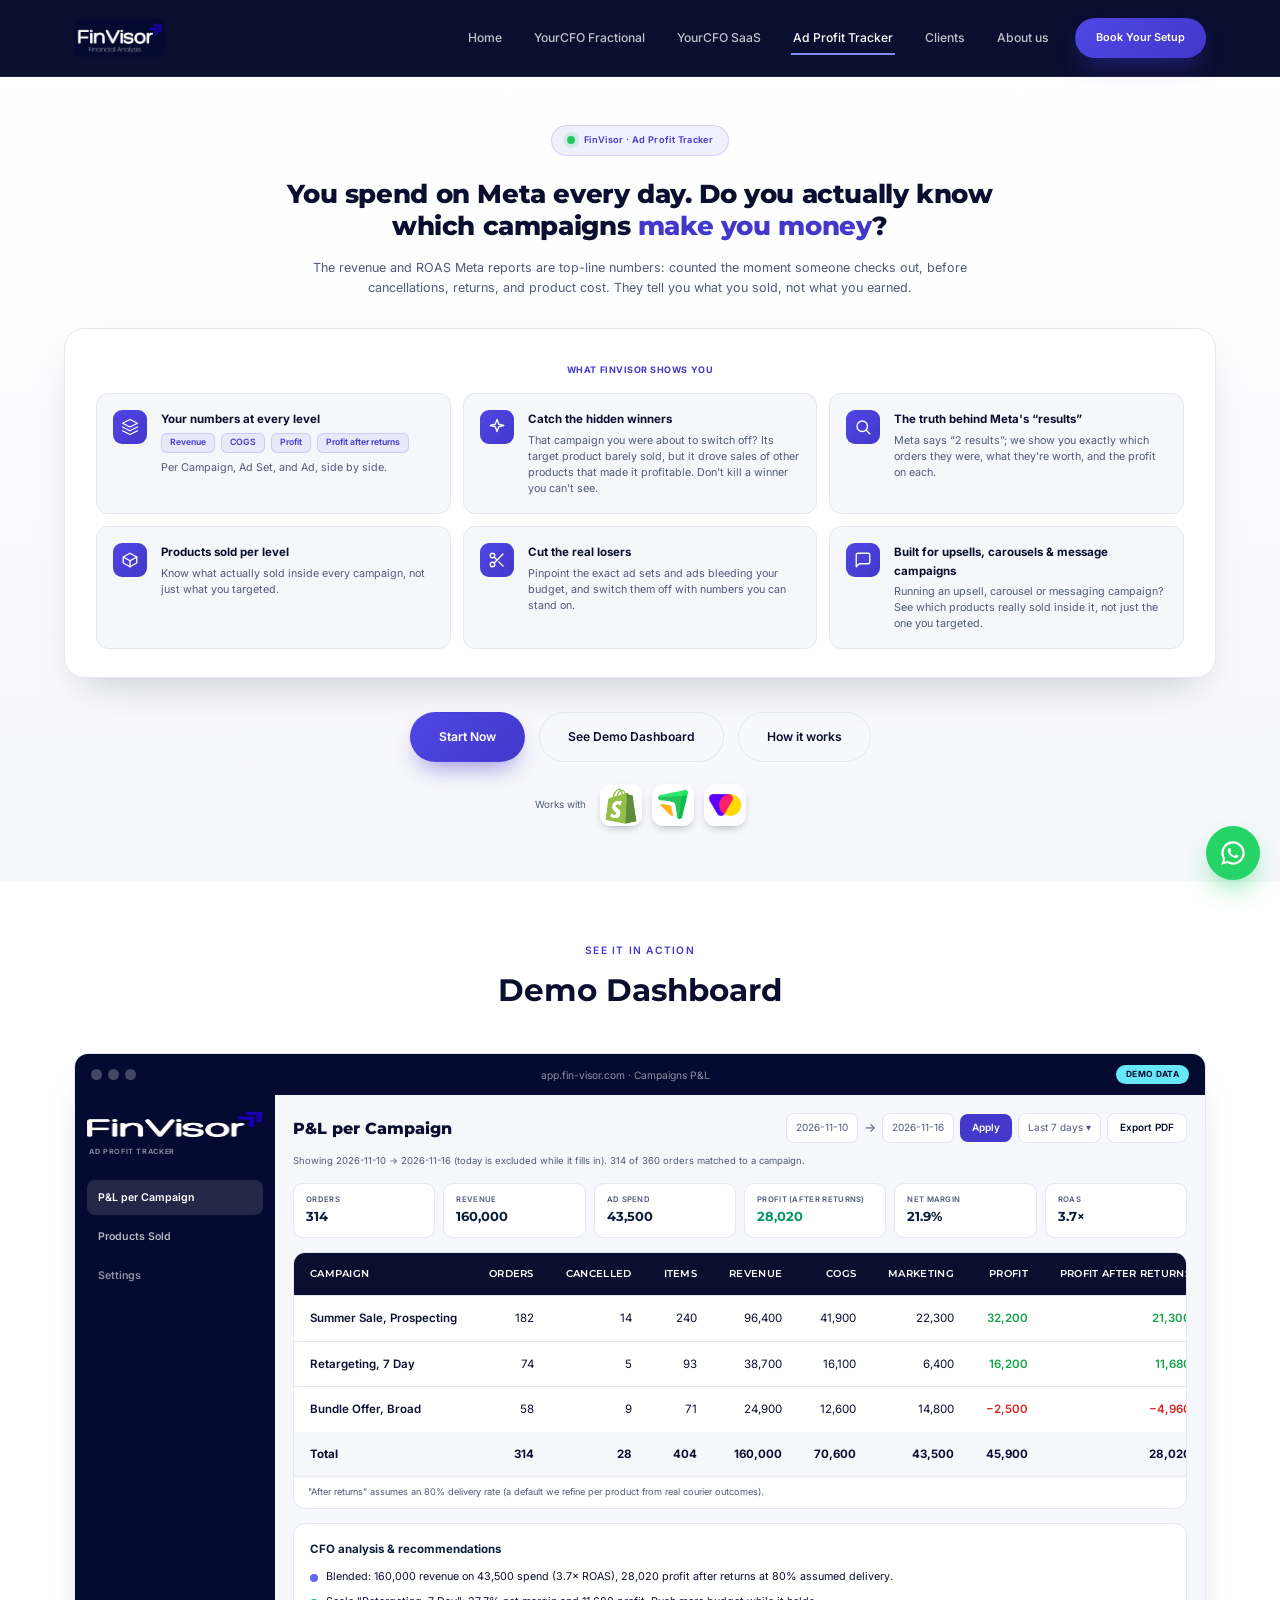
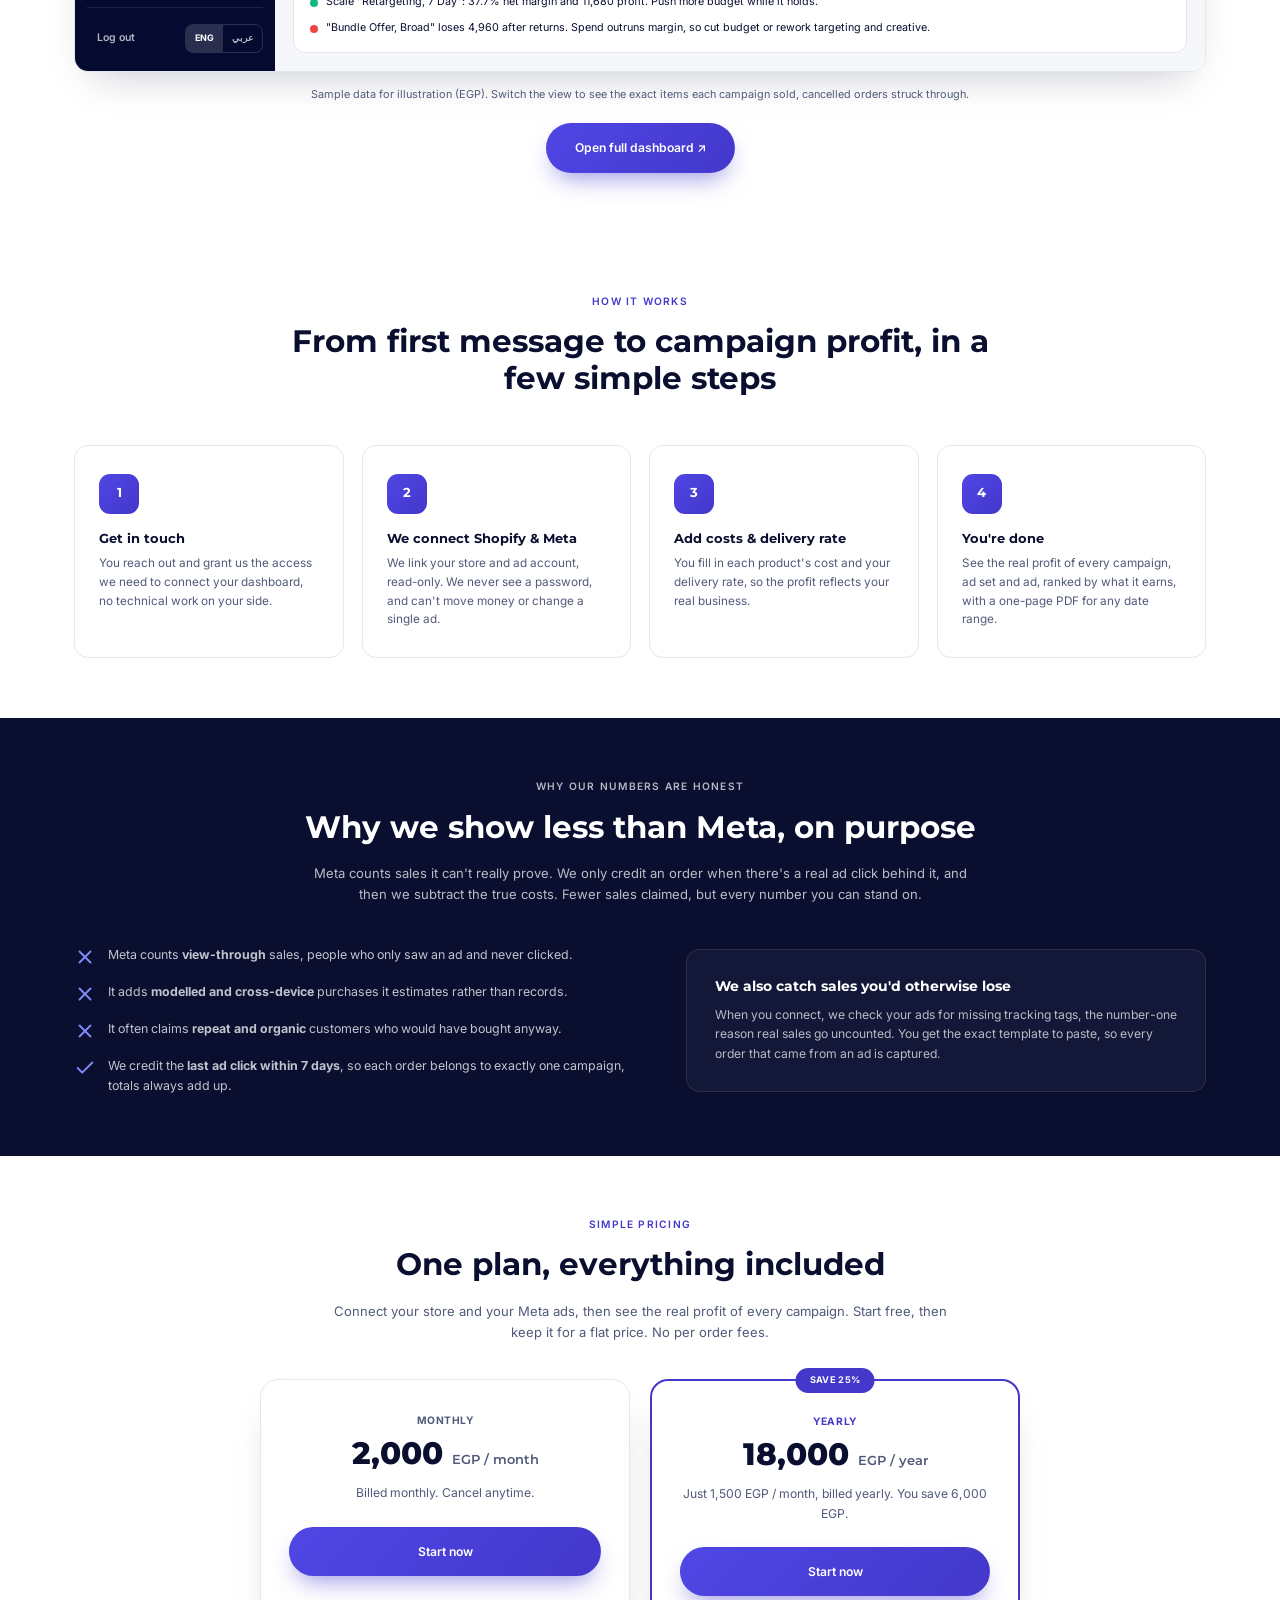
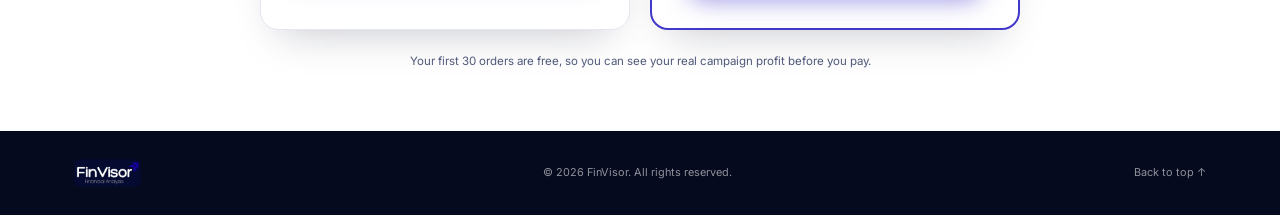
==== commit 11a9b1b2: "Ad Profit Tracker page: add monthly & yearly pricing Monthly 2,000 EGP, yearly 18,000 EGP (save 25%)" ====
--- a/ad-profit-tracker.html
+++ b/ad-profit-tracker.html
@@ -53,11 +53,11 @@
 t.src=v;s=b.getElementsByTagName(e)[0];
 s.parentNode.insertBefore(t,s)}(window, document,'script',
 'https://connect.facebook.net/en_US/fbevents.js');
-fbq('init', '890487917437592');
+fbq('init', '1931012607869883');
 fbq('track', 'PageView');
 </script>
 <noscript><img height="1" width="1" style="display:none"
-src="https://www.facebook.com/tr?id=890487917437592&ev=PageView&noscript=1"
+src="https://www.facebook.com/tr?id=1931012607869883&ev=PageView&noscript=1"
 /></noscript>
 <!-- End Meta Pixel Code -->
 
@@ -296,6 +296,8 @@
 </style>
 
 <script>document.documentElement.classList.add('js');</script>
+  <!-- Microsoft Clarity -->
+  <script type="text/javascript">(function(c,l,a,r,i,t,y){c[a]=c[a]||function(){(c[a].q=c[a].q||[]).push(arguments)};t=l.createElement(r);t.async=1;t.src="https://www.clarity.ms/tag/"+i;y=l.getElementsByTagName(r)[0];y.parentNode.insertBefore(t,y);})(window,document,"clarity","script","zgaxmw7p7w");</script>
 </head>
 <body>
 
@@ -626,6 +628,32 @@
     </div>
   </section>
 
+  <!-- Pricing -->
+  <section class="section" id="pricing">
+    <div class="container">
+      <p class="eyebrow eyebrow-center">Simple pricing</p>
+      <h2 class="section-title" style="text-align:center;margin-inline:auto;">One plan, everything included</h2>
+      <p class="section-lead" style="text-align:center;max-width:620px;margin:0 auto 36px;">Connect your store and your Meta ads, then see the real profit of every campaign. Start free, then keep it for a flat price. No per order fees.</p>
+
+      <div style="display:grid;grid-template-columns:repeat(auto-fit,minmax(260px,1fr));gap:20px;max-width:760px;margin:0 auto;">
+        <div style="background:#fff;border:1px solid var(--border);border-radius:18px;padding:32px 28px;text-align:center;box-shadow:var(--shadow);">
+          <p style="font-weight:700;color:var(--ink-soft);text-transform:uppercase;letter-spacing:0.05em;font-size:0.8rem;margin:0 0 10px;">Monthly</p>
+          <p style="font-family:var(--font-head);font-weight:800;font-size:2.4rem;color:var(--ink);line-height:1;margin:0;">2,000 <span style="font-size:1rem;color:var(--ink-soft);font-weight:600;">EGP / month</span></p>
+          <p style="color:var(--ink-soft);margin:14px 0 24px;font-size:0.95rem;">Billed monthly. Cancel anytime.</p>
+          <a href="https://app.fin-visor.com/get-started" class="btn btn-accent" style="width:100%;">Start now</a>
+        </div>
+        <div style="position:relative;background:#fff;border:2px solid var(--indigo-600);border-radius:18px;padding:32px 28px;text-align:center;box-shadow:var(--shadow);">
+          <span style="position:absolute;top:-13px;left:50%;transform:translateX(-50%);background:var(--indigo-600);color:#fff;font-size:0.72rem;font-weight:700;text-transform:uppercase;letter-spacing:0.04em;padding:5px 14px;border-radius:999px;">Save 25%</span>
+          <p style="font-weight:700;color:var(--indigo-600);text-transform:uppercase;letter-spacing:0.05em;font-size:0.8rem;margin:0 0 10px;">Yearly</p>
+          <p style="font-family:var(--font-head);font-weight:800;font-size:2.4rem;color:var(--ink);line-height:1;margin:0;">18,000 <span style="font-size:1rem;color:var(--ink-soft);font-weight:600;">EGP / year</span></p>
+          <p style="color:var(--ink-soft);margin:14px 0 24px;font-size:0.95rem;">Just 1,500 EGP / month, billed yearly. You save 6,000 EGP.</p>
+          <a href="https://app.fin-visor.com/get-started" class="btn btn-accent" style="width:100%;">Start now</a>
+        </div>
+      </div>
+      <p style="text-align:center;color:var(--ink-soft);font-size:0.9rem;margin-top:22px;">Your first 30 orders are free, so you can see your real campaign profit before you pay.</p>
+    </div>
+  </section>
+
 </main>
 
 <footer class="site-footer">
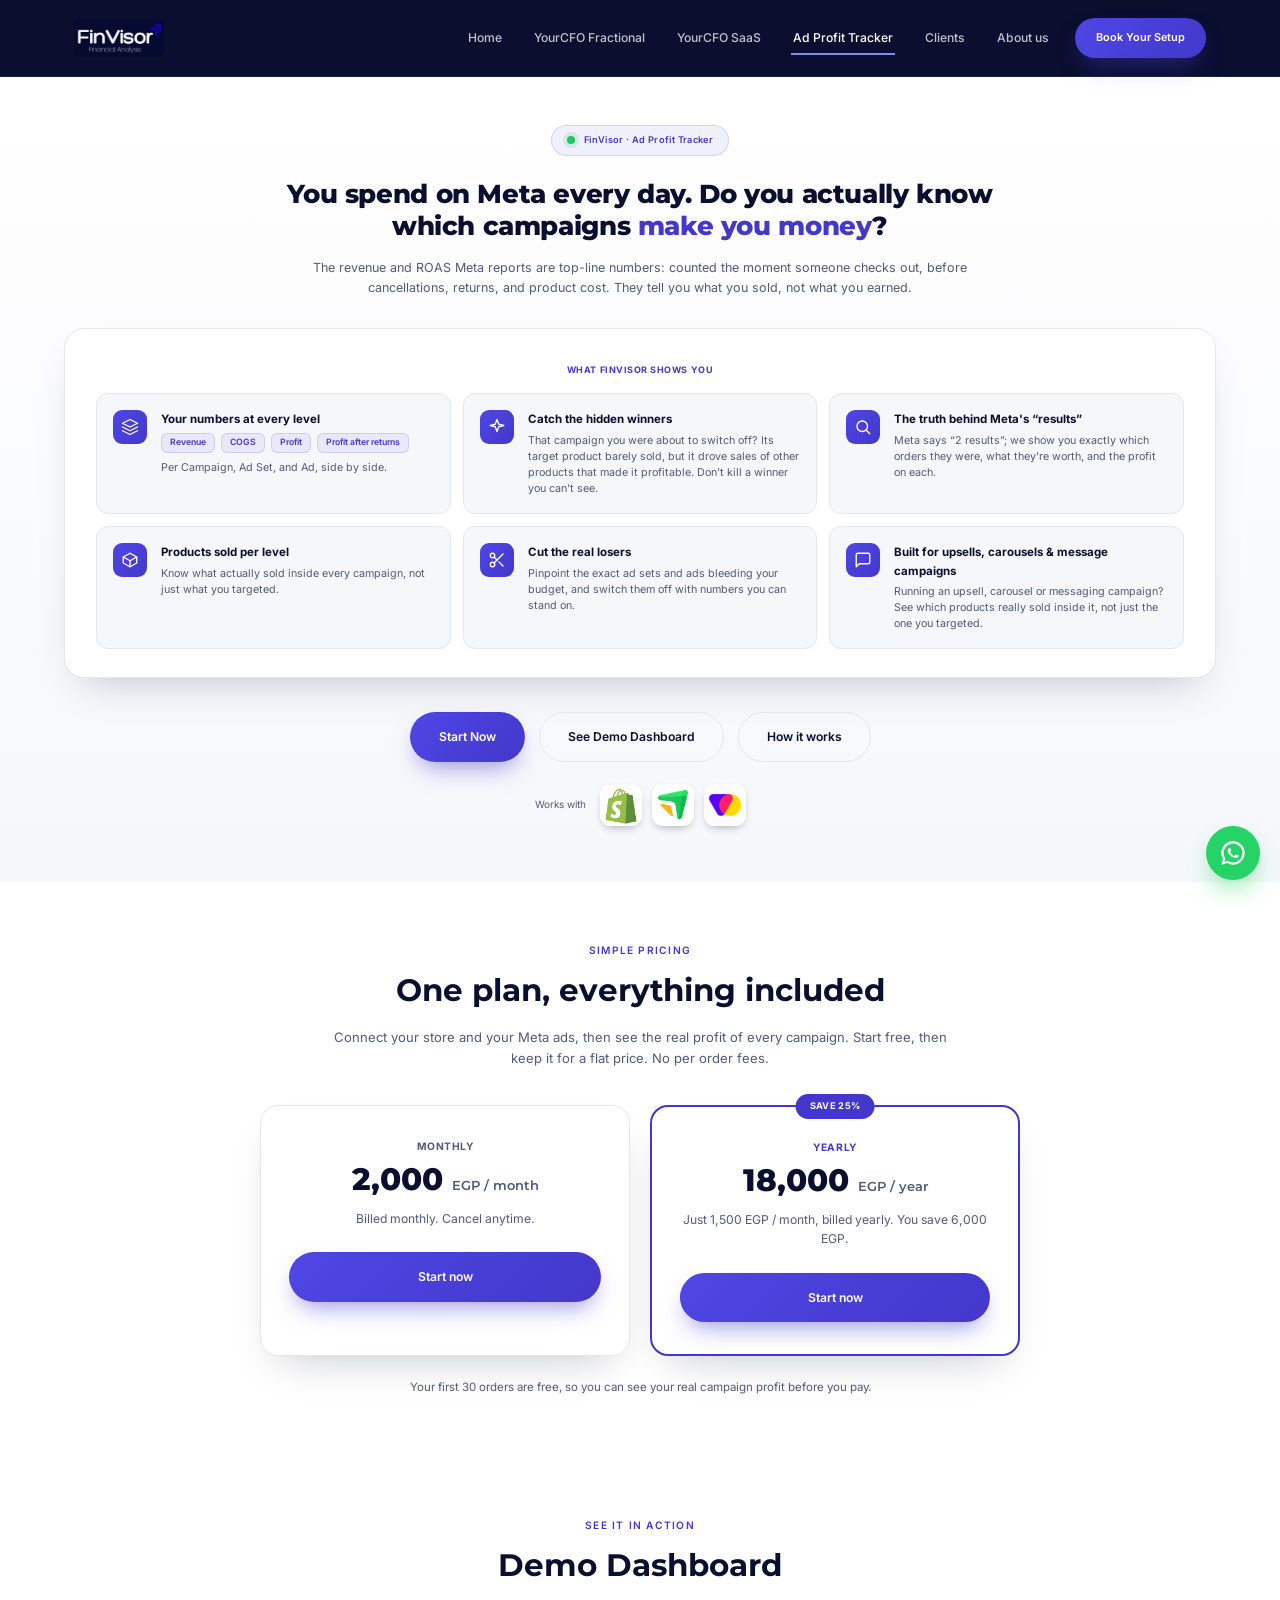
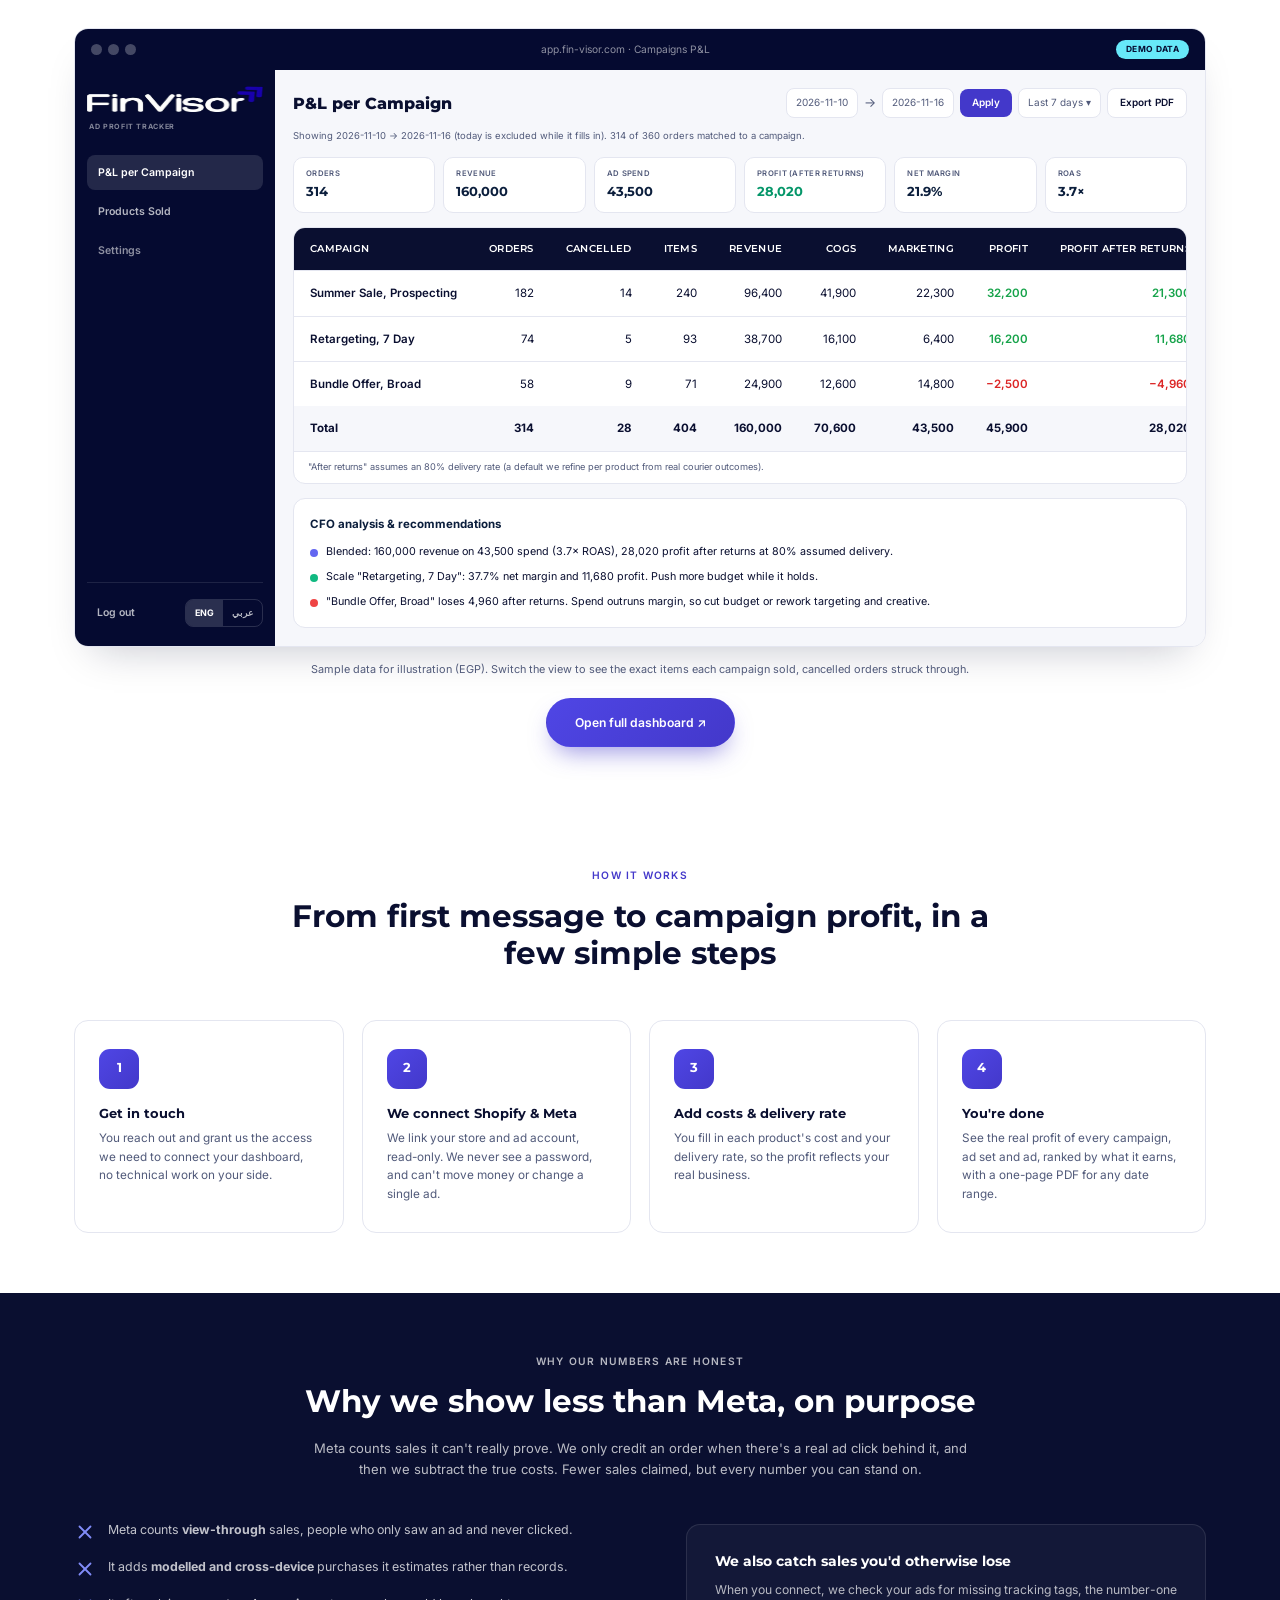
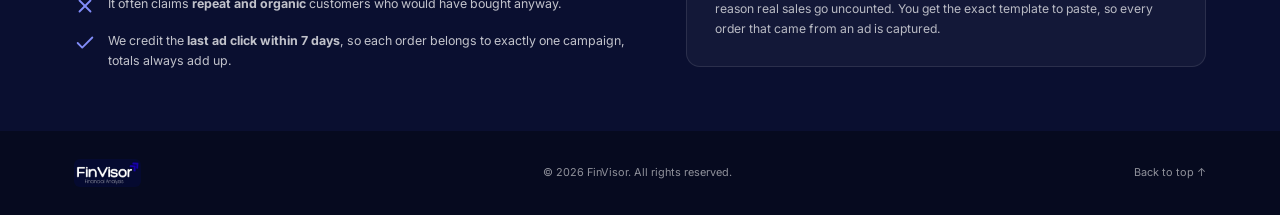
==== commit ea333503: "Ad Profit Tracker page: move pricing directly under the hero Co-Authored-By: Claude Opus 4.8 <norepl" ====
--- a/ad-profit-tracker.html
+++ b/ad-profit-tracker.html
@@ -410,6 +410,32 @@
         </div>
 
       </div>
+    </div>
+  </section>
+
+  <!-- Pricing -->
+  <section class="section" id="pricing">
+    <div class="container">
+      <p class="eyebrow eyebrow-center">Simple pricing</p>
+      <h2 class="section-title" style="text-align:center;margin-inline:auto;">One plan, everything included</h2>
+      <p class="section-lead" style="text-align:center;max-width:620px;margin:0 auto 36px;">Connect your store and your Meta ads, then see the real profit of every campaign. Start free, then keep it for a flat price. No per order fees.</p>
+
+      <div style="display:grid;grid-template-columns:repeat(auto-fit,minmax(260px,1fr));gap:20px;max-width:760px;margin:0 auto;">
+        <div style="background:#fff;border:1px solid var(--border);border-radius:18px;padding:32px 28px;text-align:center;box-shadow:var(--shadow);">
+          <p style="font-weight:700;color:var(--ink-soft);text-transform:uppercase;letter-spacing:0.05em;font-size:0.8rem;margin:0 0 10px;">Monthly</p>
+          <p style="font-family:var(--font-head);font-weight:800;font-size:2.4rem;color:var(--ink);line-height:1;margin:0;">2,000 <span style="font-size:1rem;color:var(--ink-soft);font-weight:600;">EGP / month</span></p>
+          <p style="color:var(--ink-soft);margin:14px 0 24px;font-size:0.95rem;">Billed monthly. Cancel anytime.</p>
+          <a href="https://app.fin-visor.com/get-started" class="btn btn-accent" style="width:100%;">Start now</a>
+        </div>
+        <div style="position:relative;background:#fff;border:2px solid var(--indigo-600);border-radius:18px;padding:32px 28px;text-align:center;box-shadow:var(--shadow);">
+          <span style="position:absolute;top:-13px;left:50%;transform:translateX(-50%);background:var(--indigo-600);color:#fff;font-size:0.72rem;font-weight:700;text-transform:uppercase;letter-spacing:0.04em;padding:5px 14px;border-radius:999px;">Save 25%</span>
+          <p style="font-weight:700;color:var(--indigo-600);text-transform:uppercase;letter-spacing:0.05em;font-size:0.8rem;margin:0 0 10px;">Yearly</p>
+          <p style="font-family:var(--font-head);font-weight:800;font-size:2.4rem;color:var(--ink);line-height:1;margin:0;">18,000 <span style="font-size:1rem;color:var(--ink-soft);font-weight:600;">EGP / year</span></p>
+          <p style="color:var(--ink-soft);margin:14px 0 24px;font-size:0.95rem;">Just 1,500 EGP / month, billed yearly. You save 6,000 EGP.</p>
+          <a href="https://app.fin-visor.com/get-started" class="btn btn-accent" style="width:100%;">Start now</a>
+        </div>
+      </div>
+      <p style="text-align:center;color:var(--ink-soft);font-size:0.9rem;margin-top:22px;">Your first 30 orders are free, so you can see your real campaign profit before you pay.</p>
     </div>
   </section>
 
@@ -628,32 +654,6 @@
     </div>
   </section>
 
-  <!-- Pricing -->
-  <section class="section" id="pricing">
-    <div class="container">
-      <p class="eyebrow eyebrow-center">Simple pricing</p>
-      <h2 class="section-title" style="text-align:center;margin-inline:auto;">One plan, everything included</h2>
-      <p class="section-lead" style="text-align:center;max-width:620px;margin:0 auto 36px;">Connect your store and your Meta ads, then see the real profit of every campaign. Start free, then keep it for a flat price. No per order fees.</p>
-
-      <div style="display:grid;grid-template-columns:repeat(auto-fit,minmax(260px,1fr));gap:20px;max-width:760px;margin:0 auto;">
-        <div style="background:#fff;border:1px solid var(--border);border-radius:18px;padding:32px 28px;text-align:center;box-shadow:var(--shadow);">
-          <p style="font-weight:700;color:var(--ink-soft);text-transform:uppercase;letter-spacing:0.05em;font-size:0.8rem;margin:0 0 10px;">Monthly</p>
-          <p style="font-family:var(--font-head);font-weight:800;font-size:2.4rem;color:var(--ink);line-height:1;margin:0;">2,000 <span style="font-size:1rem;color:var(--ink-soft);font-weight:600;">EGP / month</span></p>
-          <p style="color:var(--ink-soft);margin:14px 0 24px;font-size:0.95rem;">Billed monthly. Cancel anytime.</p>
-          <a href="https://app.fin-visor.com/get-started" class="btn btn-accent" style="width:100%;">Start now</a>
-        </div>
-        <div style="position:relative;background:#fff;border:2px solid var(--indigo-600);border-radius:18px;padding:32px 28px;text-align:center;box-shadow:var(--shadow);">
-          <span style="position:absolute;top:-13px;left:50%;transform:translateX(-50%);background:var(--indigo-600);color:#fff;font-size:0.72rem;font-weight:700;text-transform:uppercase;letter-spacing:0.04em;padding:5px 14px;border-radius:999px;">Save 25%</span>
-          <p style="font-weight:700;color:var(--indigo-600);text-transform:uppercase;letter-spacing:0.05em;font-size:0.8rem;margin:0 0 10px;">Yearly</p>
-          <p style="font-family:var(--font-head);font-weight:800;font-size:2.4rem;color:var(--ink);line-height:1;margin:0;">18,000 <span style="font-size:1rem;color:var(--ink-soft);font-weight:600;">EGP / year</span></p>
-          <p style="color:var(--ink-soft);margin:14px 0 24px;font-size:0.95rem;">Just 1,500 EGP / month, billed yearly. You save 6,000 EGP.</p>
-          <a href="https://app.fin-visor.com/get-started" class="btn btn-accent" style="width:100%;">Start now</a>
-        </div>
-      </div>
-      <p style="text-align:center;color:var(--ink-soft);font-size:0.9rem;margin-top:22px;">Your first 30 orders are free, so you can see your real campaign profit before you pay.</p>
-    </div>
-  </section>
-
 </main>
 
 <footer class="site-footer">
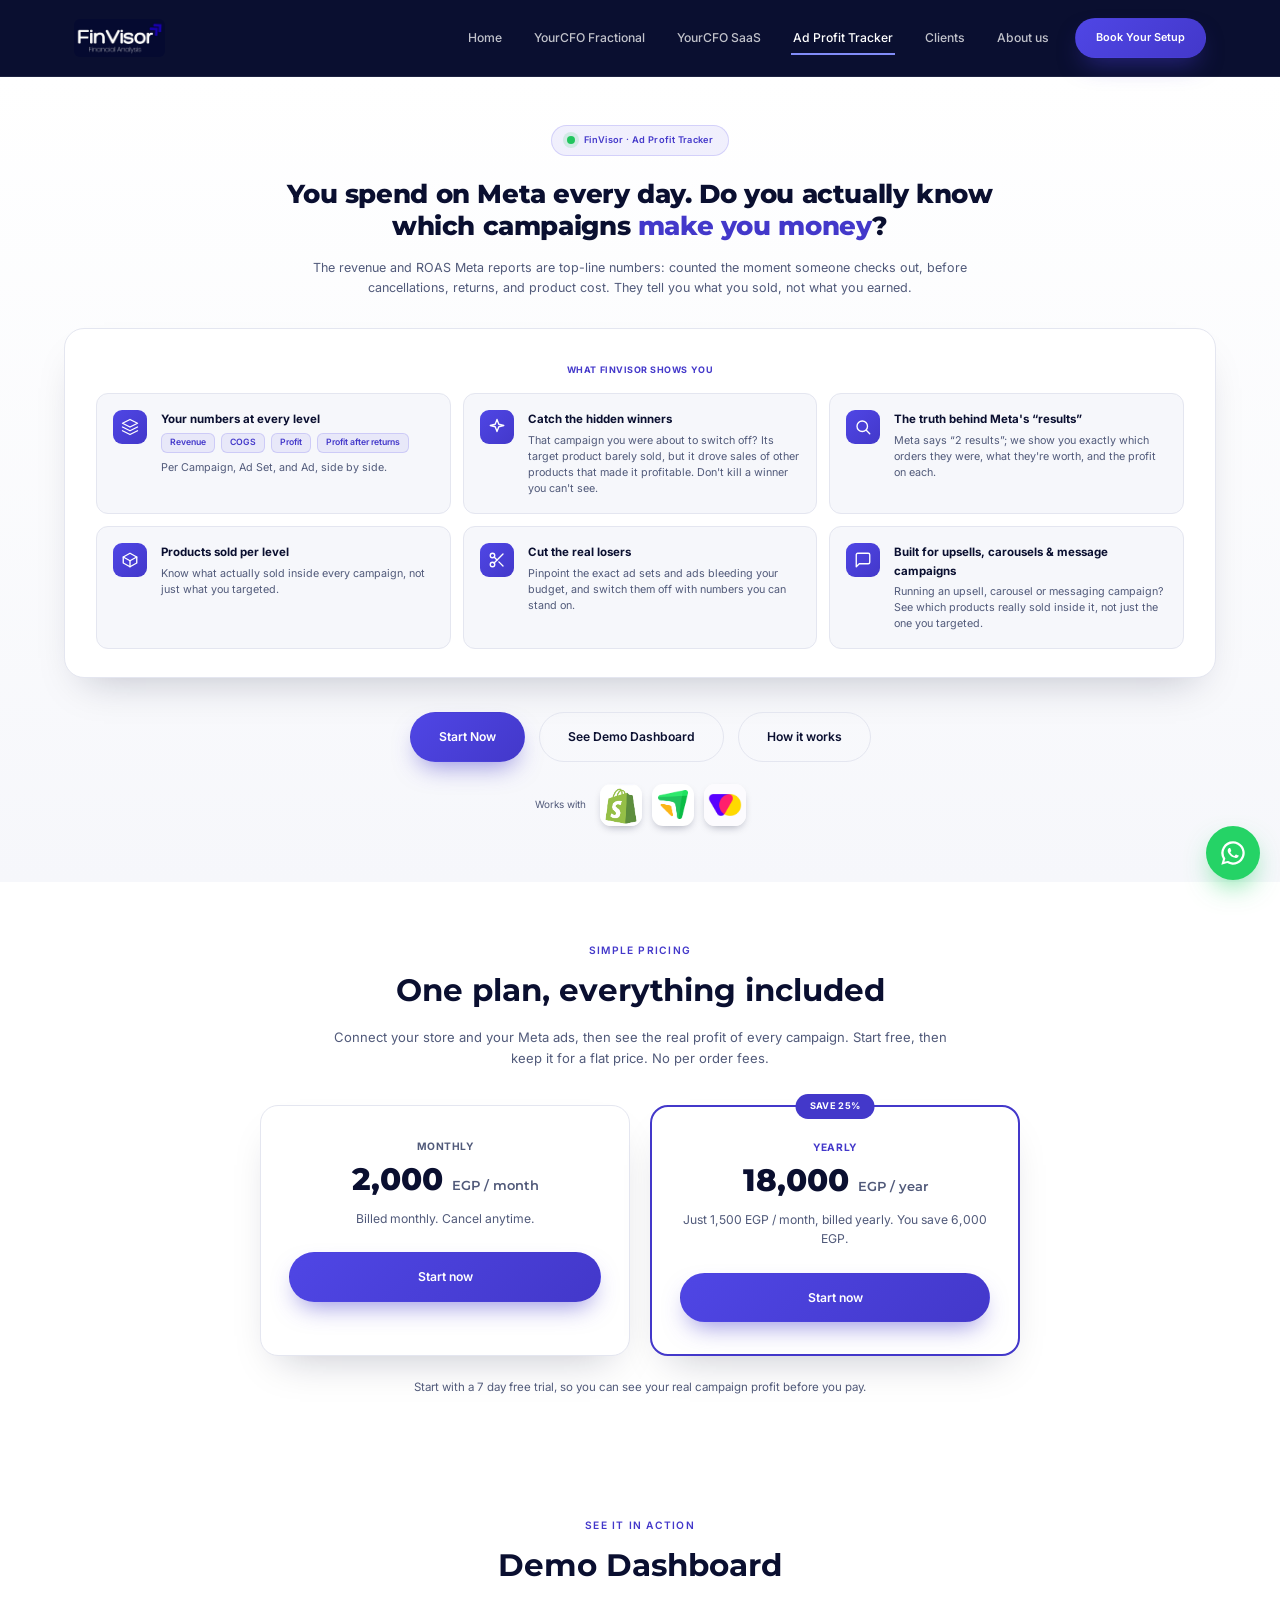
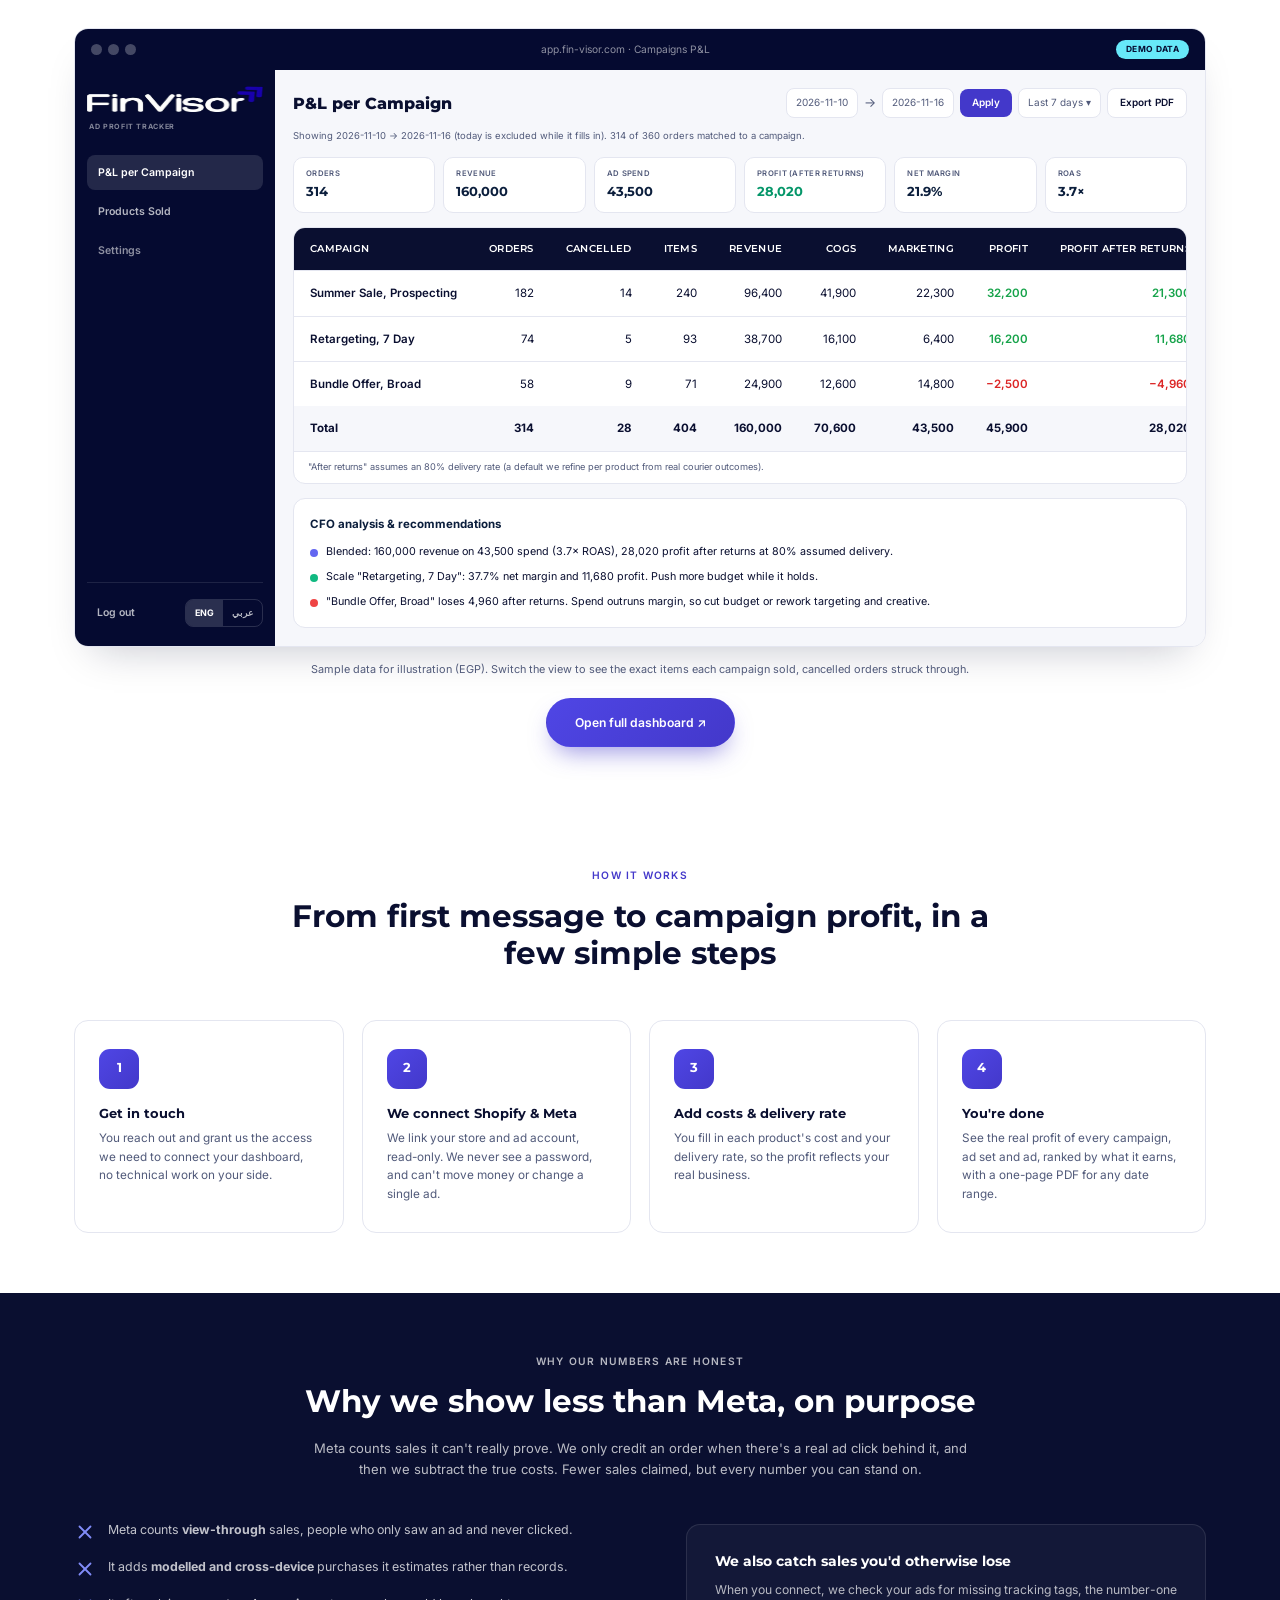
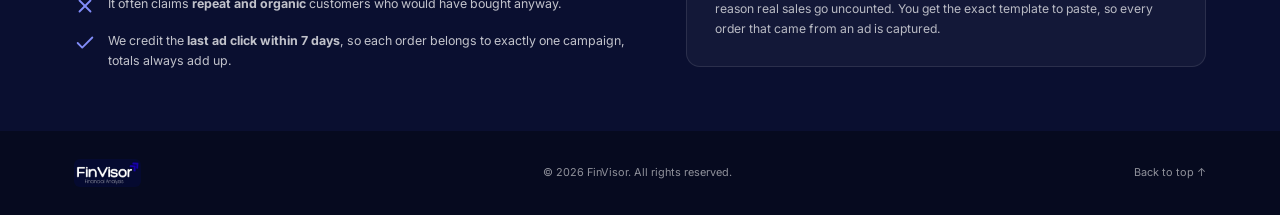
==== commit 99b83d3a: "Pricing: 7 day free trial instead of first 30 orders free Co-Authored-By: Claude Opus 4.8 <noreply@a" ====
--- a/ad-profit-tracker.html
+++ b/ad-profit-tracker.html
@@ -38,7 +38,7 @@
   "operatingSystem": "Web",
   "url": "https://www.fin-visor.com/ad-profit-tracker.html",
   "description": "Connects a Shopify, EasyOrders or Vondera store with Meta ads and reports the real profit of every ad campaign after product cost, cancelled orders and expected returns.",
-  "offers": { "@type": "Offer", "price": "0", "priceCurrency": "USD", "description": "First 30 orders free, then a monthly plan priced by order volume." },
+  "offers": { "@type": "Offer", "price": "2000", "priceCurrency": "EGP", "description": "7 day free trial, then 2,000 EGP per month or 18,000 EGP per year." },
   "provider": { "@type": "Organization", "name": "FinVisor", "url": "https://www.fin-visor.com/" }
 }
 </script>
@@ -435,7 +435,7 @@
           <a href="https://app.fin-visor.com/get-started" class="btn btn-accent" style="width:100%;">Start now</a>
         </div>
       </div>
-      <p style="text-align:center;color:var(--ink-soft);font-size:0.9rem;margin-top:22px;">Your first 30 orders are free, so you can see your real campaign profit before you pay.</p>
+      <p style="text-align:center;color:var(--ink-soft);font-size:0.9rem;margin-top:22px;">Start with a 7 day free trial, so you can see your real campaign profit before you pay.</p>
     </div>
   </section>
 
